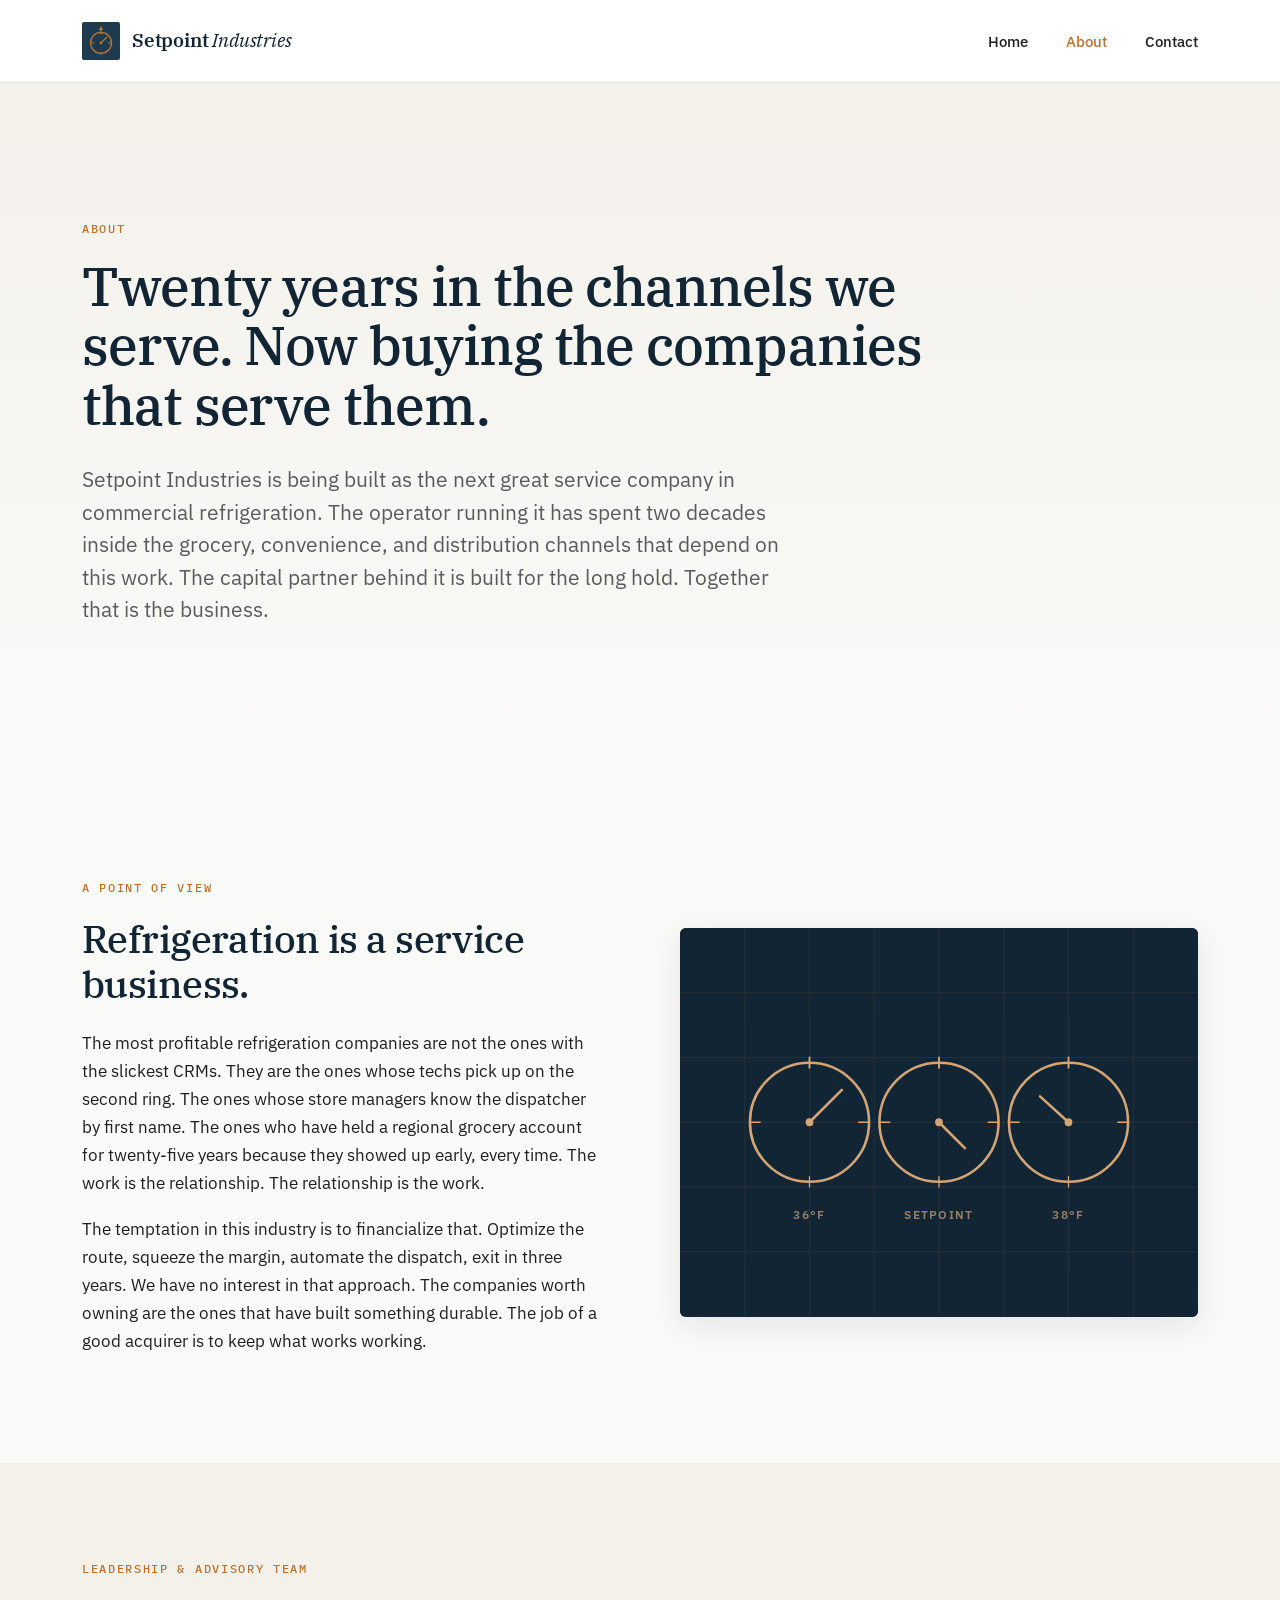
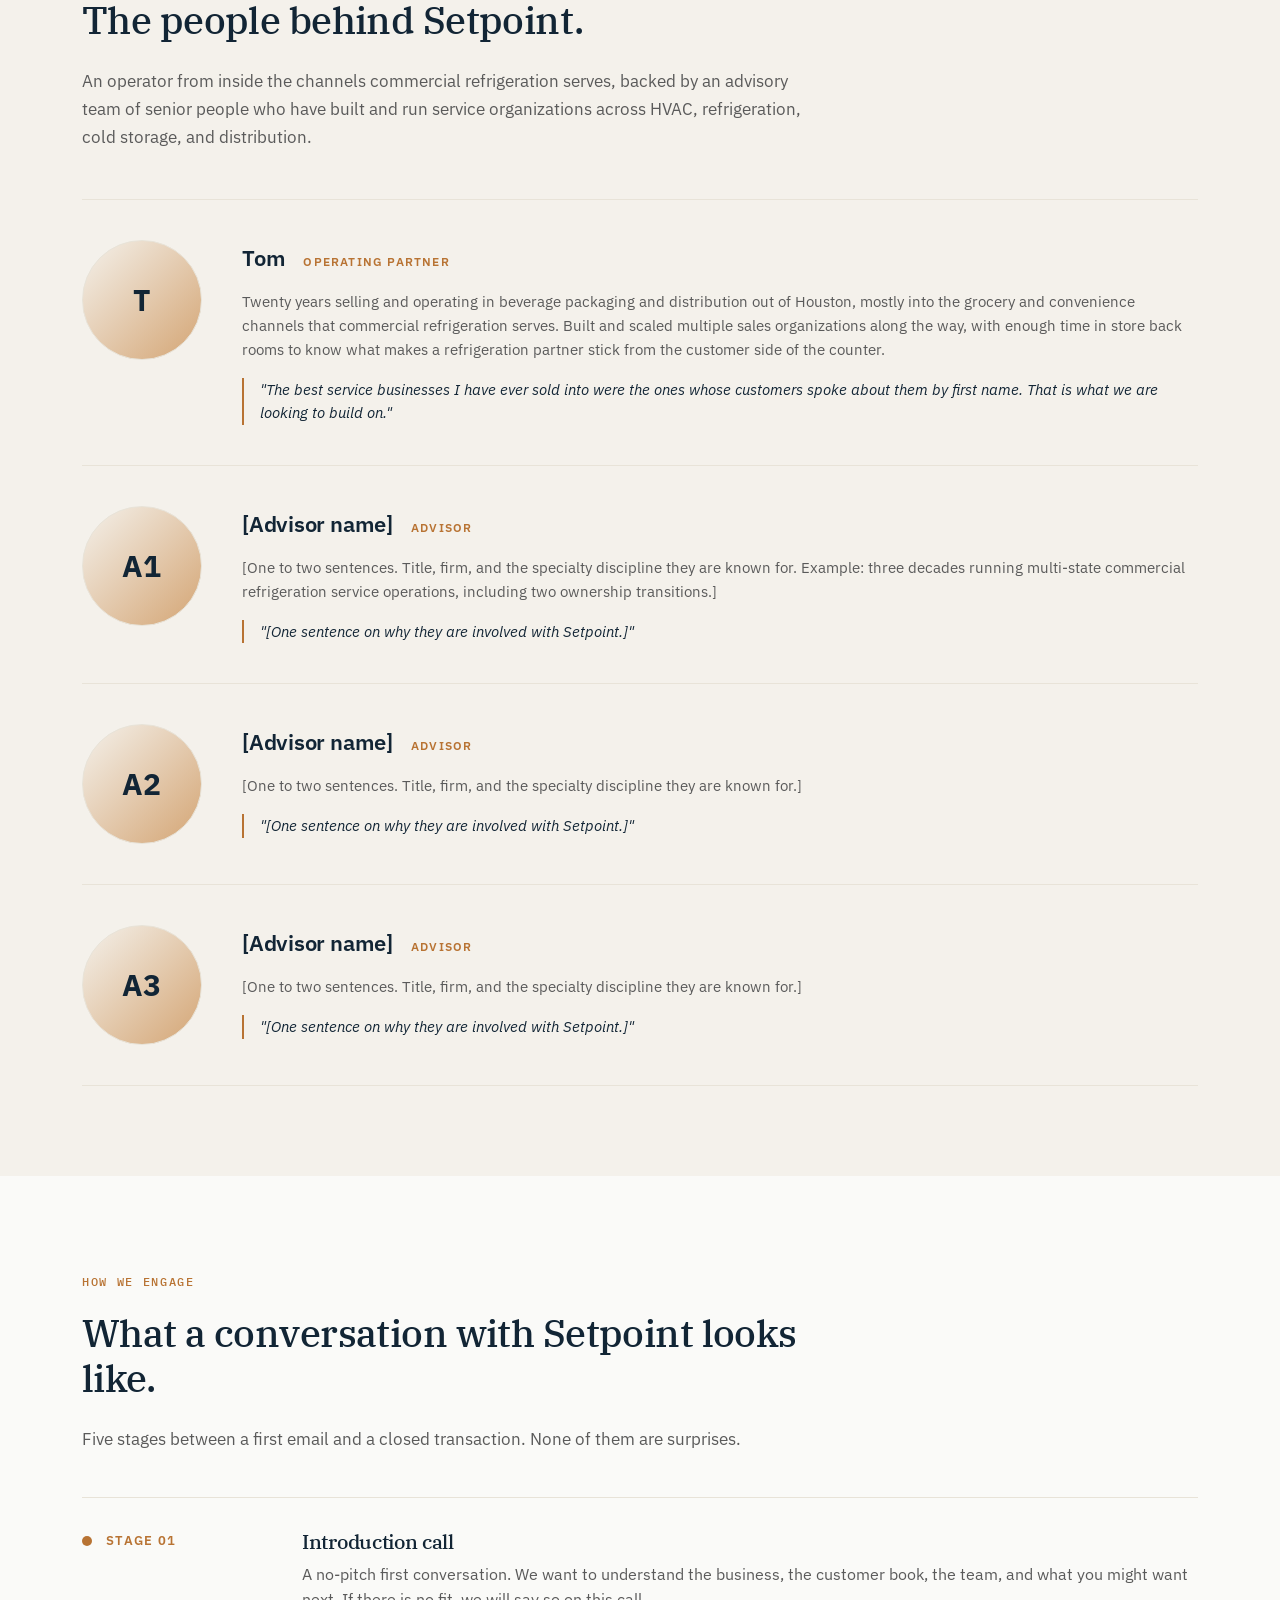
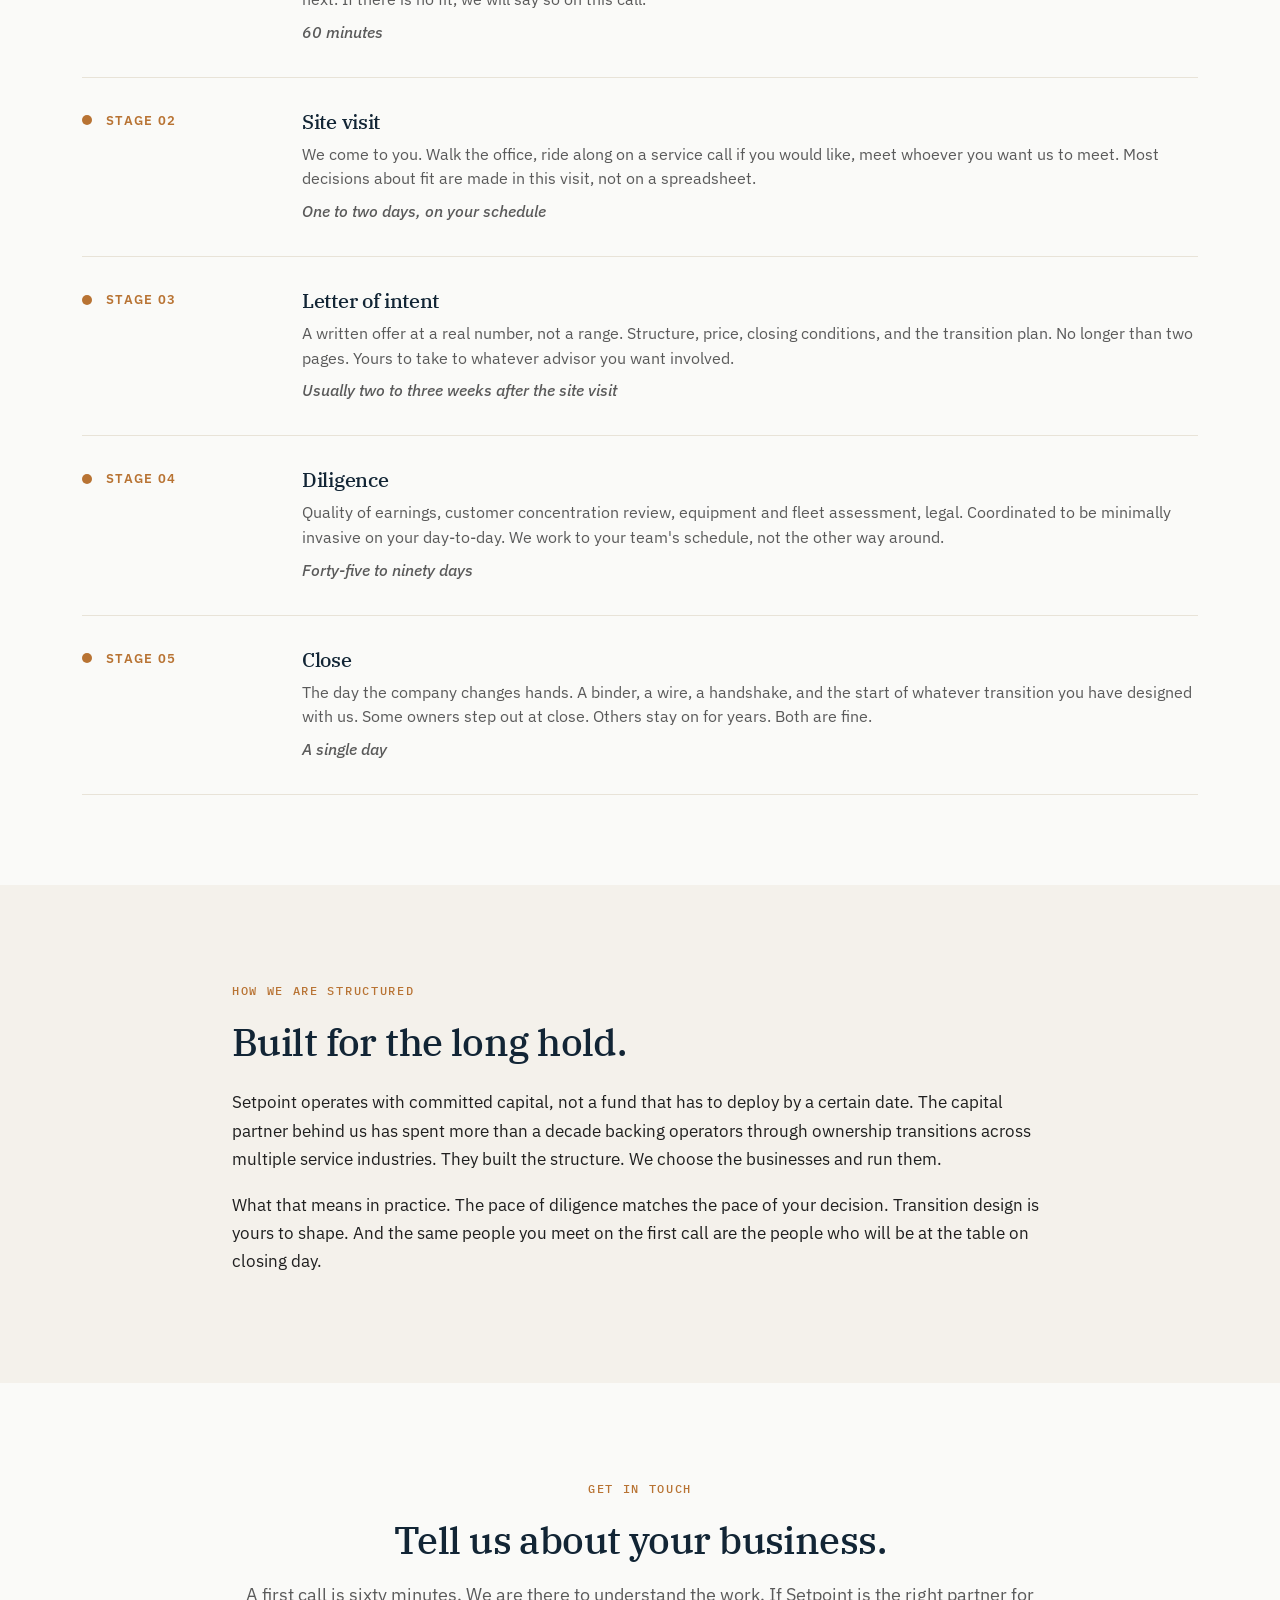
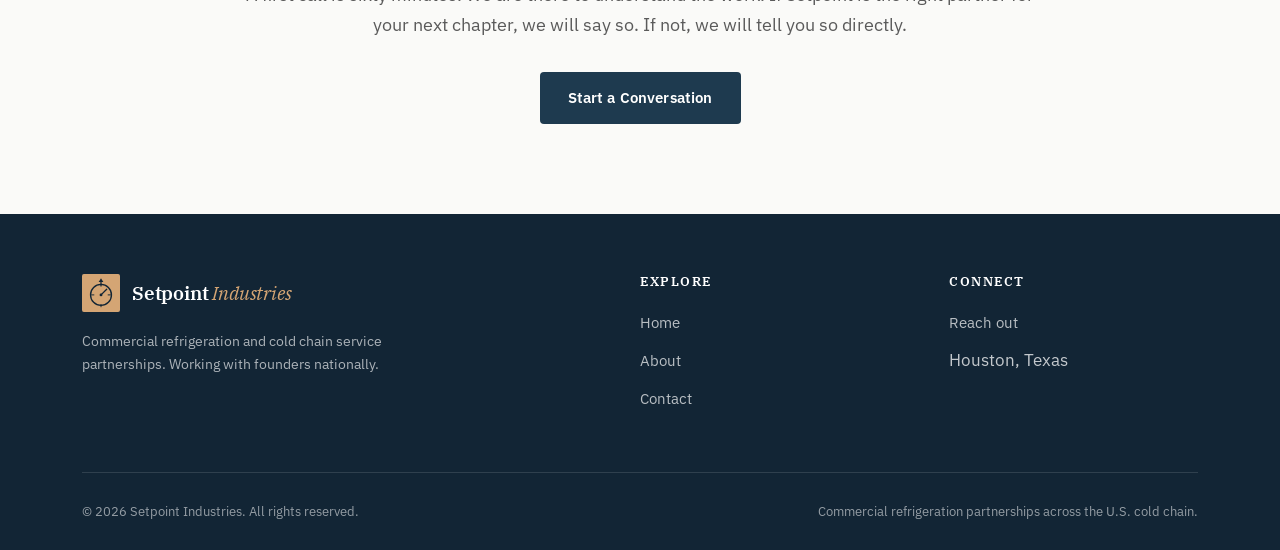
==== about.html @ fb757f7e "Initial commit: Setpoint Industries brochure site Three-page static HTML site (home, about, contact)" ====
<!DOCTYPE html>
<html lang="en">
<head>
  <meta charset="UTF-8" />
  <meta name="viewport" content="width=device-width, initial-scale=1.0" />
  <title>About — Setpoint Industries</title>
  <meta name="description" content="Setpoint Industries is a commercial refrigeration services company built by an operator from inside the channels we serve. National in scope." />
  <link rel="preconnect" href="https://fonts.googleapis.com" />
  <link rel="preconnect" href="https://fonts.gstatic.com" crossorigin />
  <link href="https://fonts.googleapis.com/css2?family=IBM+Plex+Mono:wght@400;500&family=IBM+Plex+Sans:wght@400;500;600;700&family=IBM+Plex+Serif:ital,wght@0,400;0,500;0,600;1,400;1,500&display=swap" rel="stylesheet" />
  <link rel="stylesheet" href="styles.css" />
</head>
<body>

  <header class="site-header">
    <div class="container">
      <div class="header-inner">
        <a href="index.html" class="logo">
          <svg class="logo-mark" viewBox="0 0 40 40" xmlns="http://www.w3.org/2000/svg" aria-hidden="true">
            <rect x="0" y="0" width="40" height="40" rx="2" fill="#1e3a4f" />
            <circle cx="20" cy="22" r="11" stroke="#b87333" stroke-width="1.4" fill="none" />
            <line x1="20" y1="9" x2="20" y2="12.5" stroke="#b87333" stroke-width="1.4" stroke-linecap="round" />
            <line x1="30" y1="22" x2="27.5" y2="22" stroke="#b87333" stroke-width="1" stroke-linecap="round" />
            <line x1="20" y1="34.5" x2="20" y2="32" stroke="#b87333" stroke-width="1" stroke-linecap="round" />
            <line x1="10" y1="22" x2="12.5" y2="22" stroke="#b87333" stroke-width="1" stroke-linecap="round" />
            <path d="M20 4.5 L17.5 8.5 L22.5 8.5 Z" fill="#b87333" />
            <line x1="20" y1="22" x2="26" y2="16" stroke="#b87333" stroke-width="1.4" stroke-linecap="round" />
            <circle cx="20" cy="22" r="1.5" fill="#b87333" />
          </svg>
          <span class="logo-text">Setpoint <span>Industries</span></span>
        </a>
        <nav>
          <ul>
            <li><a href="index.html">Home</a></li>
            <li><a href="about.html" class="active">About</a></li>
            <li><a href="contact.html">Contact</a></li>
          </ul>
        </nav>
      </div>
    </div>
  </header>

  <section class="hero">
    <div class="container">
      <div class="hero-inner">
        <span class="eyebrow">About</span>
        <h1>Twenty years in the channels we serve. Now buying the companies that serve them.</h1>
        <p class="lede">Setpoint Industries is being built as the next great service company in commercial refrigeration. The operator running it has spent two decades inside the grocery, convenience, and distribution channels that depend on this work. The capital partner behind it is built for the long hold. Together that is the business.</p>
      </div>
    </div>
  </section>

  <section>
    <div class="container">
      <div class="two-col">
        <div class="two-col-content">
          <span class="eyebrow">A point of view</span>
          <h2>Refrigeration is a service business.</h2>
          <p>The most profitable refrigeration companies are not the ones with the slickest CRMs. They are the ones whose techs pick up on the second ring. The ones whose store managers know the dispatcher by first name. The ones who have held a regional grocery account for twenty-five years because they showed up early, every time. The work is the relationship. The relationship is the work.</p>
          <p>The temptation in this industry is to financialize that. Optimize the route, squeeze the margin, automate the dispatch, exit in three years. We have no interest in that approach. The companies worth owning are the ones that have built something durable. The job of a good acquirer is to keep what works working.</p>
        </div>
        <div class="image-block dark-fill">
          <svg viewBox="0 0 400 300" xmlns="http://www.w3.org/2000/svg" preserveAspectRatio="xMidYMid slice" aria-hidden="true">
            <rect width="400" height="300" fill="#122535" />
            <g opacity="0.14">
              <line x1="0" y1="50" x2="400" y2="50" stroke="#d4a574" stroke-width="0.5" />
              <line x1="0" y1="100" x2="400" y2="100" stroke="#d4a574" stroke-width="0.5" />
              <line x1="0" y1="150" x2="400" y2="150" stroke="#d4a574" stroke-width="0.5" />
              <line x1="0" y1="200" x2="400" y2="200" stroke="#d4a574" stroke-width="0.5" />
              <line x1="0" y1="250" x2="400" y2="250" stroke="#d4a574" stroke-width="0.5" />
              <line x1="50" y1="0" x2="50" y2="300" stroke="#d4a574" stroke-width="0.5" />
              <line x1="100" y1="0" x2="100" y2="300" stroke="#d4a574" stroke-width="0.5" />
              <line x1="150" y1="0" x2="150" y2="300" stroke="#d4a574" stroke-width="0.5" />
              <line x1="200" y1="0" x2="200" y2="300" stroke="#d4a574" stroke-width="0.5" />
              <line x1="250" y1="0" x2="250" y2="300" stroke="#d4a574" stroke-width="0.5" />
              <line x1="300" y1="0" x2="300" y2="300" stroke="#d4a574" stroke-width="0.5" />
              <line x1="350" y1="0" x2="350" y2="300" stroke="#d4a574" stroke-width="0.5" />
            </g>
            <g>
              <circle cx="100" cy="150" r="46" stroke="#d4a574" stroke-width="2" fill="none" />
              <circle cx="100" cy="150" r="3" fill="#d4a574" />
              <line x1="100" y1="150" x2="125" y2="125" stroke="#d4a574" stroke-width="2" stroke-linecap="round" />
              <line x1="100" y1="100" x2="100" y2="108" stroke="#d4a574" stroke-width="1.5" stroke-linecap="round" />
              <line x1="146" y1="150" x2="138" y2="150" stroke="#d4a574" stroke-width="1" stroke-linecap="round" />
              <line x1="100" y1="200" x2="100" y2="192" stroke="#d4a574" stroke-width="1" stroke-linecap="round" />
              <line x1="54" y1="150" x2="62" y2="150" stroke="#d4a574" stroke-width="1" stroke-linecap="round" />
            </g>
            <g>
              <circle cx="200" cy="150" r="46" stroke="#d4a574" stroke-width="2" fill="none" />
              <circle cx="200" cy="150" r="3" fill="#d4a574" />
              <line x1="200" y1="150" x2="220" y2="170" stroke="#d4a574" stroke-width="2" stroke-linecap="round" />
              <line x1="200" y1="100" x2="200" y2="108" stroke="#d4a574" stroke-width="1.5" stroke-linecap="round" />
              <line x1="246" y1="150" x2="238" y2="150" stroke="#d4a574" stroke-width="1" stroke-linecap="round" />
              <line x1="200" y1="200" x2="200" y2="192" stroke="#d4a574" stroke-width="1" stroke-linecap="round" />
              <line x1="154" y1="150" x2="162" y2="150" stroke="#d4a574" stroke-width="1" stroke-linecap="round" />
            </g>
            <g>
              <circle cx="300" cy="150" r="46" stroke="#d4a574" stroke-width="2" fill="none" />
              <circle cx="300" cy="150" r="3" fill="#d4a574" />
              <line x1="300" y1="150" x2="278" y2="130" stroke="#d4a574" stroke-width="2" stroke-linecap="round" />
              <line x1="300" y1="100" x2="300" y2="108" stroke="#d4a574" stroke-width="1.5" stroke-linecap="round" />
              <line x1="346" y1="150" x2="338" y2="150" stroke="#d4a574" stroke-width="1" stroke-linecap="round" />
              <line x1="300" y1="200" x2="300" y2="192" stroke="#d4a574" stroke-width="1" stroke-linecap="round" />
              <line x1="254" y1="150" x2="262" y2="150" stroke="#d4a574" stroke-width="1" stroke-linecap="round" />
            </g>
            <g font-family="IBM Plex Sans, sans-serif" font-size="9" font-weight="600" letter-spacing="1" fill="#d4a574" opacity="0.7" text-anchor="middle">
              <text x="100" y="225">36°F</text>
              <text x="200" y="225">SETPOINT</text>
              <text x="300" y="225">38°F</text>
            </g>
          </svg>
        </div>
      </div>
    </div>
  </section>

  <!-- ============================================================
       ADVISORY ROWS  ·  PLACEHOLDER
       To finalize each row:
         1. Replace every [bracketed] item with the real name, title, and bio.
         2. Swap the monogram for a real headshot:
              <img class="advisor-photo" src="photos/lastname.jpg" alt="Full Name" />
            (delete the <div class="advisor-photo">XX</div> it replaces)
         3. Replace the [one-sentence quote ...] with their own words.
       Keep 3 to 5 rows total. Duplicate or delete an .advisor-row as needed.
       Tom's row uses first-name-only per his preference; do not add last name.
       ============================================================ -->
  <section class="cream">
    <div class="container">
      <div style="max-width: 720px;">
        <span class="eyebrow">Leadership &amp; advisory team</span>
        <h2>The people behind Setpoint.</h2>
        <p class="muted">An operator from inside the channels commercial refrigeration serves, backed by an advisory team of senior people who have built and run service organizations across HVAC, refrigeration, cold storage, and distribution.</p>
      </div>
      <div class="advisor-rows">

        <div class="advisor-row">
          <div class="advisor-photo" aria-hidden="true">T</div>
          <div class="advisor-body">
            <div class="advisor-row-head">
              <div class="advisor-name">Tom</div>
              <div class="advisor-role">Operating Partner</div>
            </div>
            <p class="advisor-bio">Twenty years selling and operating in beverage packaging and distribution out of Houston, mostly into the grocery and convenience channels that commercial refrigeration serves. Built and scaled multiple sales organizations along the way, with enough time in store back rooms to know what makes a refrigeration partner stick from the customer side of the counter.</p>
            <p class="advisor-quote">"The best service businesses I have ever sold into were the ones whose customers spoke about them by first name. That is what we are looking to build on."</p>
          </div>
        </div>

        <div class="advisor-row">
          <div class="advisor-photo" aria-hidden="true">A1</div>
          <div class="advisor-body">
            <div class="advisor-row-head">
              <div class="advisor-name">[Advisor name]</div>
              <div class="advisor-role">Advisor</div>
            </div>
            <p class="advisor-bio">[One to two sentences. Title, firm, and the specialty discipline they are known for. Example: three decades running multi-state commercial refrigeration service operations, including two ownership transitions.]</p>
            <p class="advisor-quote">"[One sentence on why they are involved with Setpoint.]"</p>
          </div>
        </div>

        <div class="advisor-row">
          <div class="advisor-photo" aria-hidden="true">A2</div>
          <div class="advisor-body">
            <div class="advisor-row-head">
              <div class="advisor-name">[Advisor name]</div>
              <div class="advisor-role">Advisor</div>
            </div>
            <p class="advisor-bio">[One to two sentences. Title, firm, and the specialty discipline they are known for.]</p>
            <p class="advisor-quote">"[One sentence on why they are involved with Setpoint.]"</p>
          </div>
        </div>

        <div class="advisor-row">
          <div class="advisor-photo" aria-hidden="true">A3</div>
          <div class="advisor-body">
            <div class="advisor-row-head">
              <div class="advisor-name">[Advisor name]</div>
              <div class="advisor-role">Advisor</div>
            </div>
            <p class="advisor-bio">[One to two sentences. Title, firm, and the specialty discipline they are known for.]</p>
            <p class="advisor-quote">"[One sentence on why they are involved with Setpoint.]"</p>
          </div>
        </div>

      </div>
    </div>
  </section>

  <section>
    <div class="container">
      <div style="max-width: 720px;">
        <span class="eyebrow">How we engage</span>
        <h2>What a conversation with Setpoint looks like.</h2>
        <p class="muted">Five stages between a first email and a closed transaction. None of them are surprises.</p>
      </div>
      <div class="stages">
        <div class="stage">
          <div class="stage-label"><span class="stage-dot"></span>Stage 01</div>
          <div>
            <h3>Introduction call</h3>
            <p>A no-pitch first conversation. We want to understand the business, the customer book, the team, and what you might want next. If there is no fit, we will say so on this call.</p>
            <p class="stage-duration">60 minutes</p>
          </div>
        </div>
        <div class="stage">
          <div class="stage-label"><span class="stage-dot"></span>Stage 02</div>
          <div>
            <h3>Site visit</h3>
            <p>We come to you. Walk the office, ride along on a service call if you would like, meet whoever you want us to meet. Most decisions about fit are made in this visit, not on a spreadsheet.</p>
            <p class="stage-duration">One to two days, on your schedule</p>
          </div>
        </div>
        <div class="stage">
          <div class="stage-label"><span class="stage-dot"></span>Stage 03</div>
          <div>
            <h3>Letter of intent</h3>
            <p>A written offer at a real number, not a range. Structure, price, closing conditions, and the transition plan. No longer than two pages. Yours to take to whatever advisor you want involved.</p>
            <p class="stage-duration">Usually two to three weeks after the site visit</p>
          </div>
        </div>
        <div class="stage">
          <div class="stage-label"><span class="stage-dot"></span>Stage 04</div>
          <div>
            <h3>Diligence</h3>
            <p>Quality of earnings, customer concentration review, equipment and fleet assessment, legal. Coordinated to be minimally invasive on your day-to-day. We work to your team's schedule, not the other way around.</p>
            <p class="stage-duration">Forty-five to ninety days</p>
          </div>
        </div>
        <div class="stage">
          <div class="stage-label"><span class="stage-dot"></span>Stage 05</div>
          <div>
            <h3>Close</h3>
            <p>The day the company changes hands. A binder, a wire, a handshake, and the start of whatever transition you have designed with us. Some owners step out at close. Others stay on for years. Both are fine.</p>
            <p class="stage-duration">A single day</p>
          </div>
        </div>
      </div>
    </div>
  </section>

  <section class="cream">
    <div class="container-narrow">
      <span class="eyebrow">How we are structured</span>
      <h2>Built for the long hold.</h2>
      <p>Setpoint operates with committed capital, not a fund that has to deploy by a certain date. The capital partner behind us has spent more than a decade backing operators through ownership transitions across multiple service industries. They built the structure. We choose the businesses and run them.</p>
      <p>What that means in practice. The pace of diligence matches the pace of your decision. Transition design is yours to shape. And the same people you meet on the first call are the people who will be at the table on closing day.</p>
    </div>
  </section>

  <section class="cta-section">
    <div class="container-narrow">
      <span class="eyebrow">Get in touch</span>
      <h2>Tell us about your business.</h2>
      <p>A first call is sixty minutes. We are there to understand the work. If Setpoint is the right partner for your next chapter, we will say so. If not, we will tell you so directly.</p>
      <a href="contact.html" class="btn btn-primary">Start a Conversation</a>
    </div>
  </section>

  <footer>
    <div class="container">
      <div class="footer-inner">
        <div class="footer-brand">
          <a href="index.html" class="logo">
            <svg class="logo-mark" viewBox="0 0 40 40" xmlns="http://www.w3.org/2000/svg" aria-hidden="true">
              <rect x="0" y="0" width="40" height="40" rx="2" fill="#d4a574" />
              <circle cx="20" cy="22" r="11" stroke="#122535" stroke-width="1.4" fill="none" />
              <line x1="20" y1="9" x2="20" y2="12.5" stroke="#122535" stroke-width="1.4" stroke-linecap="round" />
              <line x1="30" y1="22" x2="27.5" y2="22" stroke="#122535" stroke-width="1" stroke-linecap="round" />
              <line x1="20" y1="34.5" x2="20" y2="32" stroke="#122535" stroke-width="1" stroke-linecap="round" />
              <line x1="10" y1="22" x2="12.5" y2="22" stroke="#122535" stroke-width="1" stroke-linecap="round" />
              <path d="M20 4.5 L17.5 8.5 L22.5 8.5 Z" fill="#122535" />
              <line x1="20" y1="22" x2="26" y2="16" stroke="#122535" stroke-width="1.4" stroke-linecap="round" />
              <circle cx="20" cy="22" r="1.5" fill="#122535" />
            </svg>
            <span class="logo-text">Setpoint <span>Industries</span></span>
          </a>
          <p>Commercial refrigeration and cold chain service partnerships. Working with founders nationally.</p>
        </div>
        <div class="footer-col">
          <h4>Explore</h4>
          <ul>
            <li><a href="index.html">Home</a></li>
            <li><a href="about.html">About</a></li>
            <li><a href="contact.html">Contact</a></li>
          </ul>
        </div>
        <div class="footer-col">
          <h4>Connect</h4>
          <ul>
            <li><a href="contact.html">Reach out</a></li>
            <li>Houston, Texas</li>
          </ul>
        </div>
      </div>
      <div class="footer-bottom">
        <div>© 2026 Setpoint Industries. All rights reserved.</div>
        <div>Commercial refrigeration partnerships across the U.S. cold chain.</div>
      </div>
    </div>
  </footer>

</body>
</html>
---- styles.css ----
/* Setpoint Industries — shared styles */

:root {
  --primary: #1e3a4f;
  --primary-dark: #122535;
  --accent: #b87333;
  --tan: #d4a574;
  --cream: #f4f1eb;
  --bg: #fafaf8;
  --surface: #ffffff;
  --text: #1f1f1f;
  --text-muted: #5a5a5a;
  --border: #e8e3d8;
  --shadow: 0 2px 12px rgba(18, 37, 53, 0.06);
  --shadow-lg: 0 8px 32px rgba(18, 37, 53, 0.10);
}

* {
  box-sizing: border-box;
  margin: 0;
  padding: 0;
}

html {
  scroll-behavior: smooth;
}

body {
  font-family: 'IBM Plex Sans', -apple-system, BlinkMacSystemFont, sans-serif;
  font-size: 17px;
  line-height: 1.65;
  color: var(--text);
  background: var(--bg);
  -webkit-font-smoothing: antialiased;
}

.container {
  max-width: 1180px;
  margin: 0 auto;
  padding: 0 32px;
}

.container-narrow {
  max-width: 880px;
  margin: 0 auto;
  padding: 0 32px;
}

/* Typography */
h1, h2, h3, h4 {
  font-family: 'IBM Plex Serif', Georgia, 'Times New Roman', serif;
  color: var(--primary-dark);
  font-weight: 500;
  letter-spacing: -0.015em;
  line-height: 1.2;
}

h1 {
  font-size: 54px;
  line-height: 1.1;
  font-weight: 500;
  letter-spacing: -0.02em;
}

h2 {
  font-size: 38px;
  margin-bottom: 24px;
}

h3 {
  font-size: 22px;
  margin-bottom: 14px;
}

p {
  margin-bottom: 18px;
  color: var(--text);
}

p.muted {
  color: var(--text-muted);
}

.eyebrow {
  display: inline-block;
  font-family: 'IBM Plex Mono', 'SF Mono', Consolas, monospace;
  font-size: 12px;
  font-weight: 500;
  letter-spacing: 0.14em;
  text-transform: uppercase;
  color: var(--accent);
  margin-bottom: 18px;
}

/* Header */
header.site-header {
  background: var(--surface);
  border-bottom: 1px solid var(--border);
  position: sticky;
  top: 0;
  z-index: 100;
  backdrop-filter: blur(8px);
  background: rgba(255, 255, 255, 0.95);
}

.header-inner {
  display: flex;
  align-items: center;
  justify-content: space-between;
  padding: 22px 0;
}

.logo {
  display: flex;
  align-items: center;
  gap: 12px;
  text-decoration: none;
  color: var(--primary-dark);
}

.logo-mark {
  width: 38px;
  height: 38px;
  display: block;
}

.logo-text {
  font-family: 'IBM Plex Serif', Georgia, serif;
  font-size: 19px;
  font-weight: 600;
  letter-spacing: -0.01em;
  color: var(--primary-dark);
}

.logo-text span {
  font-weight: 400;
  font-style: italic;
  color: var(--primary-dark);
}

nav ul {
  list-style: none;
  display: flex;
  align-items: center;
  gap: 38px;
}

nav a {
  text-decoration: none;
  color: var(--text);
  font-weight: 500;
  font-size: 15px;
  transition: color 0.15s;
}

nav a:hover {
  color: var(--accent);
}

nav a.active {
  color: var(--accent);
}

/* Buttons */
.btn {
  display: inline-block;
  padding: 14px 28px;
  border-radius: 4px;
  font-weight: 600;
  font-size: 15px;
  text-decoration: none;
  cursor: pointer;
  transition: all 0.18s;
  border: none;
  font-family: inherit;
  letter-spacing: 0.01em;
}

.btn-primary {
  background: var(--primary);
  color: white;
}

.btn-primary:hover {
  background: var(--primary-dark);
  transform: translateY(-1px);
  box-shadow: var(--shadow-lg);
}

.btn-secondary {
  background: transparent;
  color: var(--primary-dark);
  border: 1.5px solid var(--primary-dark);
}

.btn-secondary:hover {
  background: var(--primary-dark);
  color: white;
}

/* Hero */
.hero {
  padding: 130px 0 120px;
  background: linear-gradient(180deg, var(--cream) 0%, var(--bg) 100%);
  position: relative;
  overflow: hidden;
}

.hero-inner {
  max-width: 880px;
  position: relative;
  z-index: 2;
}

.hero h1 {
  margin-bottom: 28px;
}

.hero .lede {
  font-size: 21px;
  line-height: 1.55;
  color: var(--text-muted);
  margin-bottom: 36px;
  max-width: 720px;
}

.hero-ctas {
  display: flex;
  gap: 14px;
  flex-wrap: wrap;
}

/* Dial-pattern hero (homepage) */
.hero-dial {
  background: linear-gradient(135deg, var(--primary-dark) 0%, var(--primary) 100%);
  padding: 150px 0 140px;
  color: white;
}

.hero-dial h1,
.hero-dial h2,
.hero-dial h3 {
  color: white;
}

.hero-dial .lede {
  color: rgba(255, 255, 255, 0.85);
}

.hero-dial .eyebrow {
  color: var(--tan);
}

.hero-dial .btn-primary {
  background: var(--accent);
  color: white;
}

.hero-dial .btn-primary:hover {
  background: var(--tan);
  color: var(--primary-dark);
}

.hero-dial .btn-secondary {
  color: white;
  border-color: rgba(255, 255, 255, 0.7);
}

.hero-dial .btn-secondary:hover {
  background: white;
  color: var(--primary-dark);
  border-color: white;
}

.hero-dial-bg {
  position: absolute;
  top: 0;
  right: 0;
  bottom: 0;
  width: 55%;
  pointer-events: none;
  z-index: 1;
  opacity: 0.18;
}

.hero-dial-bg svg {
  width: 100%;
  height: 100%;
  display: block;
}

/* Sections */
section {
  padding: 90px 0;
}

section.compact {
  padding: 60px 0;
}

section.cream {
  background: var(--cream);
}

section.dark {
  background: var(--primary-dark);
  color: white;
}

section.dark h2,
section.dark h3 {
  color: white;
}

section.dark p {
  color: rgba(255, 255, 255, 0.85);
}

section.dark .eyebrow {
  color: var(--tan);
}

/* Mission / pull quote */
.pull-quote {
  text-align: center;
  max-width: 820px;
  margin: 0 auto;
}

.pull-quote h2 {
  font-size: 42px;
  line-height: 1.2;
  margin-bottom: 20px;
}

.pull-quote p {
  font-size: 19px;
  color: var(--text-muted);
}

/* Two-column */
.two-col {
  display: grid;
  grid-template-columns: 1fr 1fr;
  gap: 80px;
  align-items: center;
}

.two-col-content h2 {
  margin-bottom: 22px;
}

.image-block {
  background: linear-gradient(135deg, var(--cream) 0%, var(--tan) 100%);
  border-radius: 6px;
  aspect-ratio: 4/3;
  position: relative;
  overflow: hidden;
  box-shadow: var(--shadow-lg);
}

.image-block.dark-fill {
  background: linear-gradient(135deg, var(--primary) 0%, var(--primary-dark) 100%);
}

.image-block svg,
.image-block img {
  position: absolute;
  inset: 0;
  width: 100%;
  height: 100%;
  object-fit: cover;
  display: block;
}

/* Three pillars */
.pillars {
  display: grid;
  grid-template-columns: repeat(3, 1fr);
  gap: 28px;
  margin-top: 50px;
}

.pillar {
  background: var(--surface);
  padding: 38px 32px;
  border-radius: 6px;
  border: 1px solid var(--border);
  transition: transform 0.2s, box-shadow 0.2s;
}

.pillar:hover {
  transform: translateY(-3px);
  box-shadow: var(--shadow-lg);
}

.pillar-number {
  font-size: 13px;
  font-weight: 600;
  color: var(--accent);
  letter-spacing: 0.1em;
  margin-bottom: 16px;
}

.pillar h3 {
  margin-bottom: 14px;
  font-size: 21px;
}

.pillar p {
  font-size: 15.5px;
  color: var(--text-muted);
  margin-bottom: 0;
}

/* What we look for */
.thesis-list {
  margin-top: 50px;
  border-top: 1px solid var(--border);
}

.thesis-item {
  display: grid;
  grid-template-columns: 80px 1fr 2fr;
  gap: 40px;
  padding: 36px 0;
  border-bottom: 1px solid var(--border);
  align-items: start;
}

.thesis-num {
  font-size: 36px;
  font-weight: 300;
  color: var(--accent);
  font-feature-settings: 'tnum';
}

.thesis-title {
  font-size: 22px;
  font-weight: 600;
  color: var(--primary-dark);
  letter-spacing: -0.01em;
}

.thesis-desc {
  font-size: 16px;
  color: var(--text-muted);
  line-height: 1.6;
}

/* Feature row */
.features {
  display: grid;
  grid-template-columns: repeat(3, 1fr);
  gap: 50px;
  margin-top: 50px;
}

.feature h3 {
  display: flex;
  align-items: center;
  gap: 12px;
  margin-bottom: 14px;
}

.feature h3::before {
  content: '';
  width: 8px;
  height: 8px;
  background: var(--accent);
  border-radius: 50%;
  display: inline-block;
  flex-shrink: 0;
}

.feature p {
  font-size: 15.5px;
  color: var(--text-muted);
  margin-bottom: 0;
}

/* CTA section */
.cta-section {
  text-align: center;
}

.cta-section h2 {
  margin-bottom: 18px;
}

.cta-section p {
  font-size: 18px;
  color: var(--text-muted);
  margin-bottom: 32px;
  max-width: 820px;
  margin-left: auto;
  margin-right: auto;
}

/* Footer */
footer {
  background: var(--primary-dark);
  color: rgba(255, 255, 255, 0.75);
  padding: 60px 0 28px;
}

.footer-inner {
  display: grid;
  grid-template-columns: 2fr 1fr 1fr;
  gap: 60px;
  margin-bottom: 50px;
}

.footer-brand .logo-text {
  color: white;
}

.footer-brand .logo-text span {
  color: var(--tan);
}

.footer-brand p {
  color: rgba(255, 255, 255, 0.65);
  font-size: 14px;
  margin-top: 18px;
  max-width: 380px;
  line-height: 1.6;
}

.footer-col h4 {
  color: white;
  font-size: 13px;
  font-weight: 600;
  letter-spacing: 0.12em;
  text-transform: uppercase;
  margin-bottom: 18px;
}

.footer-col ul {
  list-style: none;
}

.footer-col li {
  margin-bottom: 10px;
}

.footer-col a {
  color: rgba(255, 255, 255, 0.7);
  text-decoration: none;
  font-size: 15px;
  transition: color 0.15s;
}

.footer-col a:hover {
  color: var(--tan);
}

.footer-bottom {
  padding-top: 28px;
  border-top: 1px solid rgba(255, 255, 255, 0.12);
  display: flex;
  justify-content: space-between;
  align-items: center;
  font-size: 13px;
  color: rgba(255, 255, 255, 0.55);
}

/* Contact form */
.contact-grid {
  display: grid;
  grid-template-columns: 1fr 1.4fr;
  gap: 80px;
  align-items: start;
}

.contact-info h3 {
  margin-bottom: 22px;
}

.contact-info p {
  color: var(--text-muted);
  font-size: 16px;
  margin-bottom: 18px;
}

.contact-detail {
  margin-top: 32px;
  padding-top: 28px;
  border-top: 1px solid var(--border);
}

.contact-detail-label {
  font-size: 12px;
  font-weight: 600;
  letter-spacing: 0.12em;
  text-transform: uppercase;
  color: var(--accent);
  margin-bottom: 8px;
}

.contact-detail-value {
  font-size: 17px;
  color: var(--primary-dark);
  font-weight: 500;
}

.contact-detail-value a {
  color: var(--primary-dark);
  text-decoration: none;
  border-bottom: 1px solid var(--tan);
}

form.contact-form {
  background: var(--surface);
  padding: 44px;
  border-radius: 8px;
  border: 1px solid var(--border);
  box-shadow: var(--shadow);
}

.form-group {
  margin-bottom: 20px;
}

.form-row {
  display: grid;
  grid-template-columns: 1fr 1fr;
  gap: 16px;
}

label {
  display: block;
  font-size: 14px;
  font-weight: 500;
  color: var(--text);
  margin-bottom: 6px;
}

input,
textarea,
select {
  width: 100%;
  padding: 12px 14px;
  border: 1px solid var(--border);
  border-radius: 4px;
  font-family: inherit;
  font-size: 15px;
  background: white;
  color: var(--text);
  transition: border-color 0.15s, box-shadow 0.15s;
}

input:focus,
textarea:focus,
select:focus {
  outline: none;
  border-color: var(--primary);
  box-shadow: 0 0 0 3px rgba(30, 58, 79, 0.10);
}

textarea {
  resize: vertical;
  min-height: 120px;
}

form.contact-form button {
  margin-top: 8px;
  width: 100%;
}

/* Advisory board */
.advisor-grid {
  display: grid;
  grid-template-columns: repeat(2, 1fr);
  gap: 28px;
  margin-top: 48px;
}

.advisor-card {
  background: var(--surface);
  border: 1px solid var(--border);
  border-radius: 8px;
  padding: 36px;
  box-shadow: var(--shadow);
  display: flex;
  gap: 24px;
  align-items: flex-start;
  transition: transform 0.2s, box-shadow 0.2s;
}

.advisor-card:hover {
  transform: translateY(-3px);
  box-shadow: var(--shadow-lg);
}

.advisor-photo {
  width: 84px;
  height: 84px;
  border-radius: 50%;
  flex-shrink: 0;
  object-fit: cover;
  background: linear-gradient(135deg, var(--cream) 0%, var(--tan) 100%);
  display: flex;
  align-items: center;
  justify-content: center;
  color: var(--primary-dark);
  font-weight: 700;
  font-size: 22px;
  letter-spacing: 0.02em;
  border: 1px solid var(--border);
}

.advisor-body {
  flex: 1;
  min-width: 0;
}

.advisor-name {
  font-size: 20px;
  font-weight: 600;
  color: var(--primary-dark);
  letter-spacing: -0.01em;
  margin-bottom: 4px;
}

.advisor-role {
  font-size: 12px;
  font-weight: 600;
  letter-spacing: 0.1em;
  text-transform: uppercase;
  color: var(--accent);
  margin-bottom: 16px;
}

.advisor-bio {
  font-size: 15px;
  color: var(--text-muted);
  line-height: 1.6;
  margin-bottom: 16px;
}

.advisor-quote {
  font-size: 15px;
  color: var(--primary-dark);
  font-style: italic;
  line-height: 1.55;
  border-left: 2px solid var(--accent);
  padding-left: 16px;
  margin-bottom: 0;
}

/* Advisor spotlight (homepage) */
.advisor-spotlight {
  display: grid;
  grid-template-columns: 150px 1fr;
  gap: 48px;
  align-items: center;
  max-width: 860px;
  margin: 0 auto;
}

.spotlight-photo {
  width: 150px;
  height: 150px;
  border-radius: 50%;
  object-fit: cover;
  background: linear-gradient(135deg, var(--cream) 0%, var(--tan) 100%);
  display: flex;
  align-items: center;
  justify-content: center;
  color: var(--primary-dark);
  font-weight: 700;
  font-size: 34px;
  border: 1px solid var(--border);
}

.advisor-spotlight blockquote {
  font-size: 23px;
  line-height: 1.45;
  font-weight: 500;
  color: var(--primary-dark);
  letter-spacing: -0.015em;
  margin-bottom: 20px;
}

.advisor-spotlight cite {
  font-style: normal;
  font-size: 15px;
  color: var(--text-muted);
}

.advisor-spotlight cite strong {
  display: block;
  font-weight: 600;
  font-size: 16px;
  color: var(--primary-dark);
  margin-bottom: 2px;
}

/* Cold chain band */
.cold-chain-band {
  background: var(--cream);
  padding: 90px 0;
}

.cold-chain-intro {
  text-align: center;
  max-width: 720px;
  margin: 0 auto 18px;
}

.cold-chain-svg {
  width: 100%;
  max-width: 980px;
  margin: 30px auto 0;
  display: block;
  height: auto;
}

.cold-chain-note {
  text-align: center;
  font-size: 15px;
  color: var(--text-muted);
  max-width: 620px;
  margin: 28px auto 0;
}

/* Anti-thesis — "what we won't do" */
.anti-grid {
  display: grid;
  grid-template-columns: repeat(3, 1fr);
  gap: 28px;
  margin-top: 50px;
}

.anti-card {
  background: var(--surface);
  border: 1px solid var(--border);
  border-radius: 6px;
  padding: 38px 32px;
  transition: transform 0.2s, box-shadow 0.2s;
  border-top: 3px solid var(--accent);
}

.anti-card:hover {
  transform: translateY(-3px);
  box-shadow: var(--shadow-lg);
}

.anti-mark {
  width: 32px;
  height: 32px;
  border-radius: 50%;
  background: rgba(184, 115, 51, 0.10);
  display: inline-flex;
  align-items: center;
  justify-content: center;
  margin-bottom: 20px;
  color: var(--accent);
}

.anti-mark svg {
  width: 14px;
  height: 14px;
}

.anti-card h3 {
  font-size: 20px;
  margin-bottom: 14px;
  line-height: 1.3;
}

.anti-card p {
  font-size: 15.5px;
  color: var(--text-muted);
  margin-bottom: 0;
  line-height: 1.6;
}

/* Thesis card grid */
.thesis-cards {
  display: grid;
  grid-template-columns: repeat(3, 1fr);
  gap: 28px;
  margin-top: 50px;
}

.thesis-card {
  background: var(--surface);
  border: 1px solid var(--border);
  border-radius: 6px;
  padding: 38px 32px;
  transition: transform 0.2s, box-shadow 0.2s;
  position: relative;
}

.thesis-card:hover {
  transform: translateY(-3px);
  box-shadow: var(--shadow-lg);
}

.thesis-card-icon {
  width: 48px;
  height: 48px;
  margin-bottom: 22px;
  color: var(--accent);
  display: flex;
  align-items: center;
  justify-content: center;
  background: rgba(184, 115, 51, 0.08);
  border-radius: 8px;
}

.thesis-card-icon svg {
  width: 28px;
  height: 28px;
}

.thesis-card h3 {
  font-size: 20px;
  margin-bottom: 12px;
}

.thesis-card p {
  font-size: 15.5px;
  color: var(--text-muted);
  margin-bottom: 0;
  line-height: 1.6;
}

/* Q&A inside dark section */
.qa-list {
  margin-top: 40px;
  max-width: 880px;
}

.qa-item {
  padding: 28px 0;
  border-bottom: 1px solid rgba(255, 255, 255, 0.14);
}

.qa-item:last-child {
  border-bottom: none;
}

.qa-q {
  font-size: 19px;
  font-weight: 600;
  color: var(--tan);
  margin-bottom: 10px;
  letter-spacing: -0.01em;
}

.qa-a {
  font-size: 16px;
  color: rgba(255, 255, 255, 0.82);
  line-height: 1.65;
  margin-bottom: 0;
}

/* Advisor rows (vertical, for About) */
.advisor-rows {
  margin-top: 48px;
}

.advisor-row {
  display: grid;
  grid-template-columns: 120px 1fr;
  gap: 40px;
  align-items: flex-start;
  padding: 40px 0;
  border-bottom: 1px solid var(--border);
}

.advisor-row:first-of-type {
  border-top: 1px solid var(--border);
}

.advisor-row .advisor-photo {
  width: 120px;
  height: 120px;
  font-size: 30px;
}

.advisor-row-head {
  display: flex;
  align-items: baseline;
  gap: 18px;
  margin-bottom: 14px;
  flex-wrap: wrap;
}

.advisor-row-head .advisor-name {
  margin-bottom: 0;
  font-size: 22px;
}

.advisor-row-head .advisor-role {
  margin-bottom: 0;
}

/* Stages list (engagement walkthrough) */
.stages {
  margin-top: 44px;
}

.stage {
  display: grid;
  grid-template-columns: 180px 1fr;
  gap: 40px;
  padding: 32px 0;
  border-top: 1px solid var(--border);
  align-items: start;
}

.stage:last-child {
  border-bottom: 1px solid var(--border);
}

.stage-label {
  display: flex;
  align-items: center;
  gap: 14px;
  color: var(--accent);
  font-weight: 600;
  font-size: 13px;
  letter-spacing: 0.1em;
  text-transform: uppercase;
}

.stage-dot {
  width: 10px;
  height: 10px;
  border-radius: 50%;
  background: var(--accent);
  flex-shrink: 0;
}

.stage h3 {
  font-size: 20px;
  margin-bottom: 8px;
}

.stage p {
  font-size: 15.5px;
  color: var(--text-muted);
  margin-bottom: 0;
  line-height: 1.6;
}

.stage-duration {
  font-size: 13px;
  color: var(--text-muted);
  font-weight: 500;
  margin-top: 8px;
  font-style: italic;
}

/* Responsive */
@media (max-width: 880px) {
  h1 { font-size: 40px; }
  h2 { font-size: 30px; }
  .hero, .hero-dial { padding: 70px 0; }
  .hero-dial-bg { display: none; }
  section { padding: 60px 0; }
  .two-col,
  .pillars,
  .features,
  .footer-inner,
  .contact-grid,
  .advisor-grid,
  .advisor-spotlight,
  .anti-grid,
  .thesis-cards {
    grid-template-columns: 1fr;
    gap: 32px;
  }
  .advisor-row,
  .stage {
    grid-template-columns: 1fr;
    gap: 18px;
  }
  .advisor-spotlight {
    text-align: center;
    justify-items: center;
    gap: 24px;
  }
  .advisor-card {
    flex-direction: column;
    gap: 18px;
    padding: 28px;
  }
  .advisor-spotlight blockquote { font-size: 20px; }
  .thesis-item {
    grid-template-columns: 1fr;
    gap: 12px;
  }
  .thesis-num { font-size: 28px; }
  nav ul { gap: 22px; }
  .hero .lede, .hero-dial .lede { font-size: 18px; }
  .pull-quote h2 { font-size: 30px; }
  .form-row { grid-template-columns: 1fr; }
  form.contact-form { padding: 28px; }
  .footer-bottom {
    flex-direction: column;
    gap: 12px;
    text-align: center;
  }
}

@media (max-width: 560px) {
  .container,
  .container-narrow { padding: 0 22px; }
  h1 { font-size: 32px; }
  nav ul { gap: 16px; font-size: 14px; }
  .logo-text { font-size: 16px; }
}
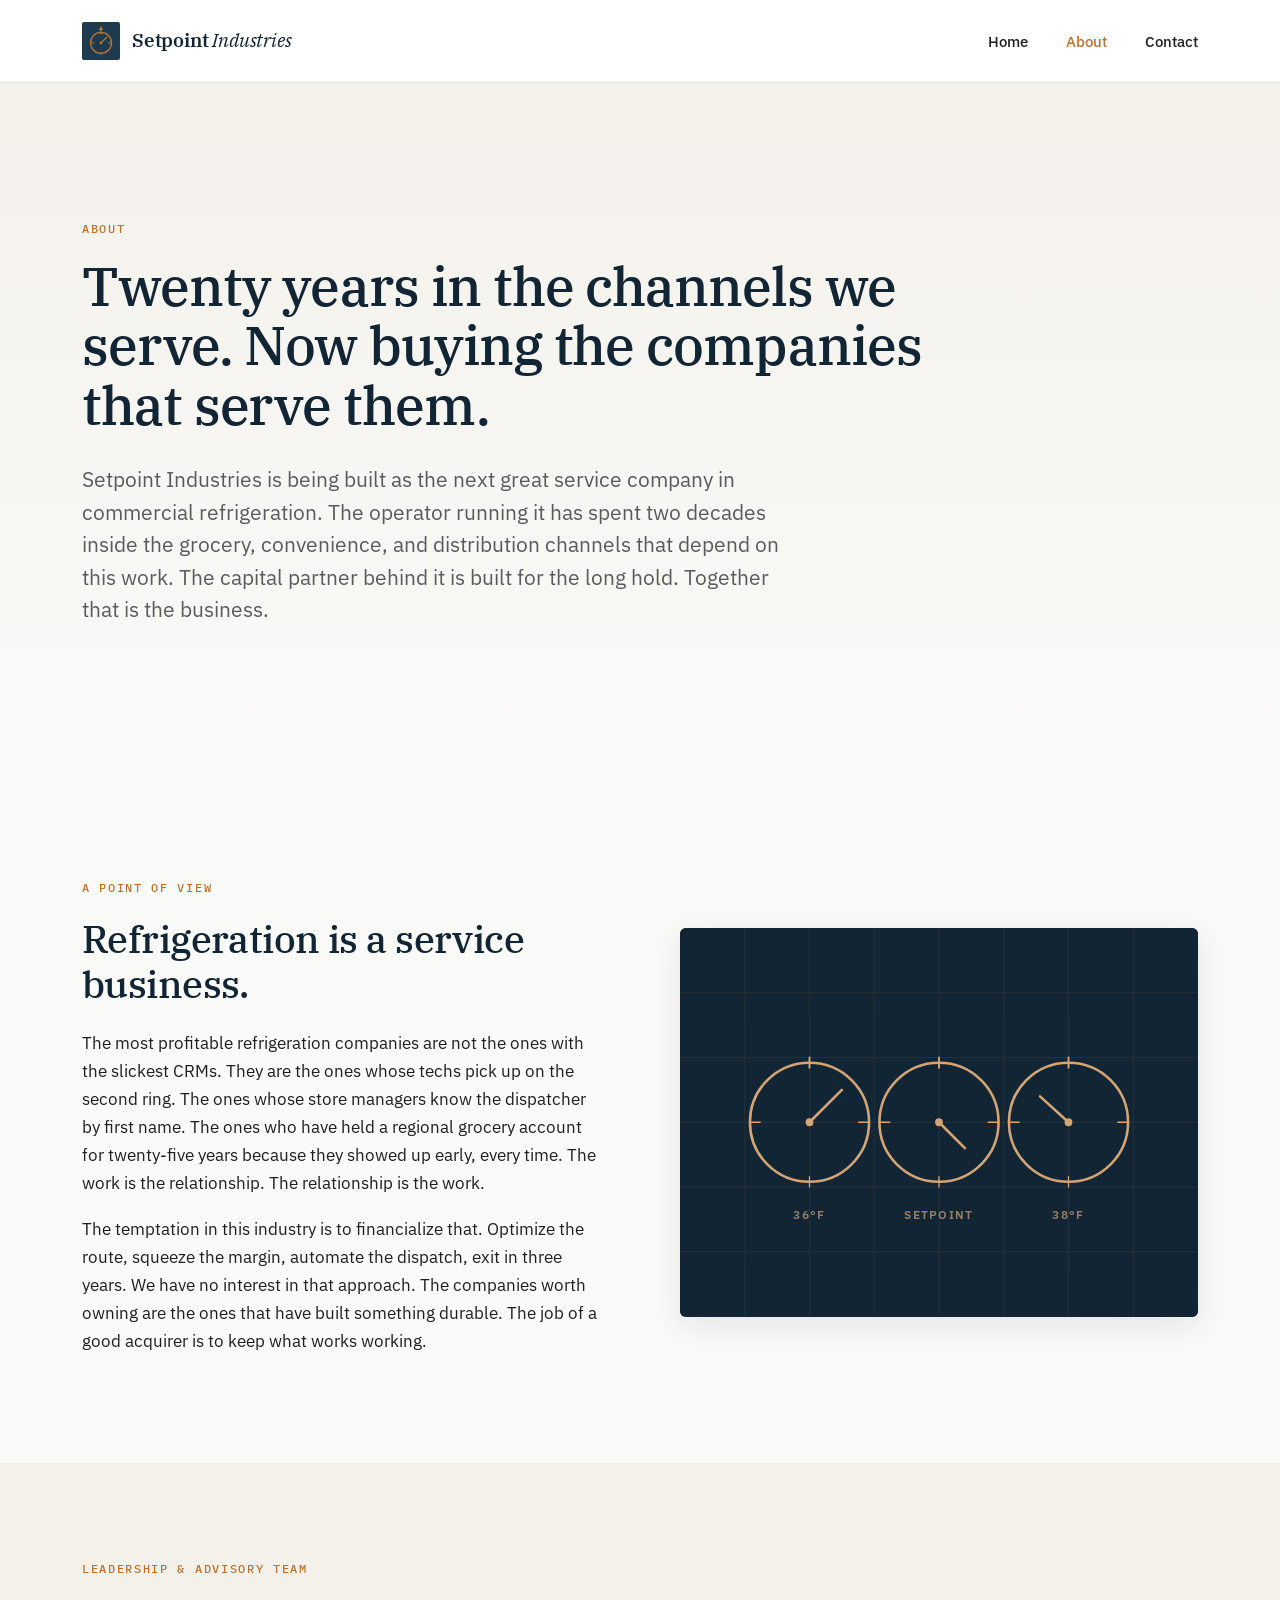
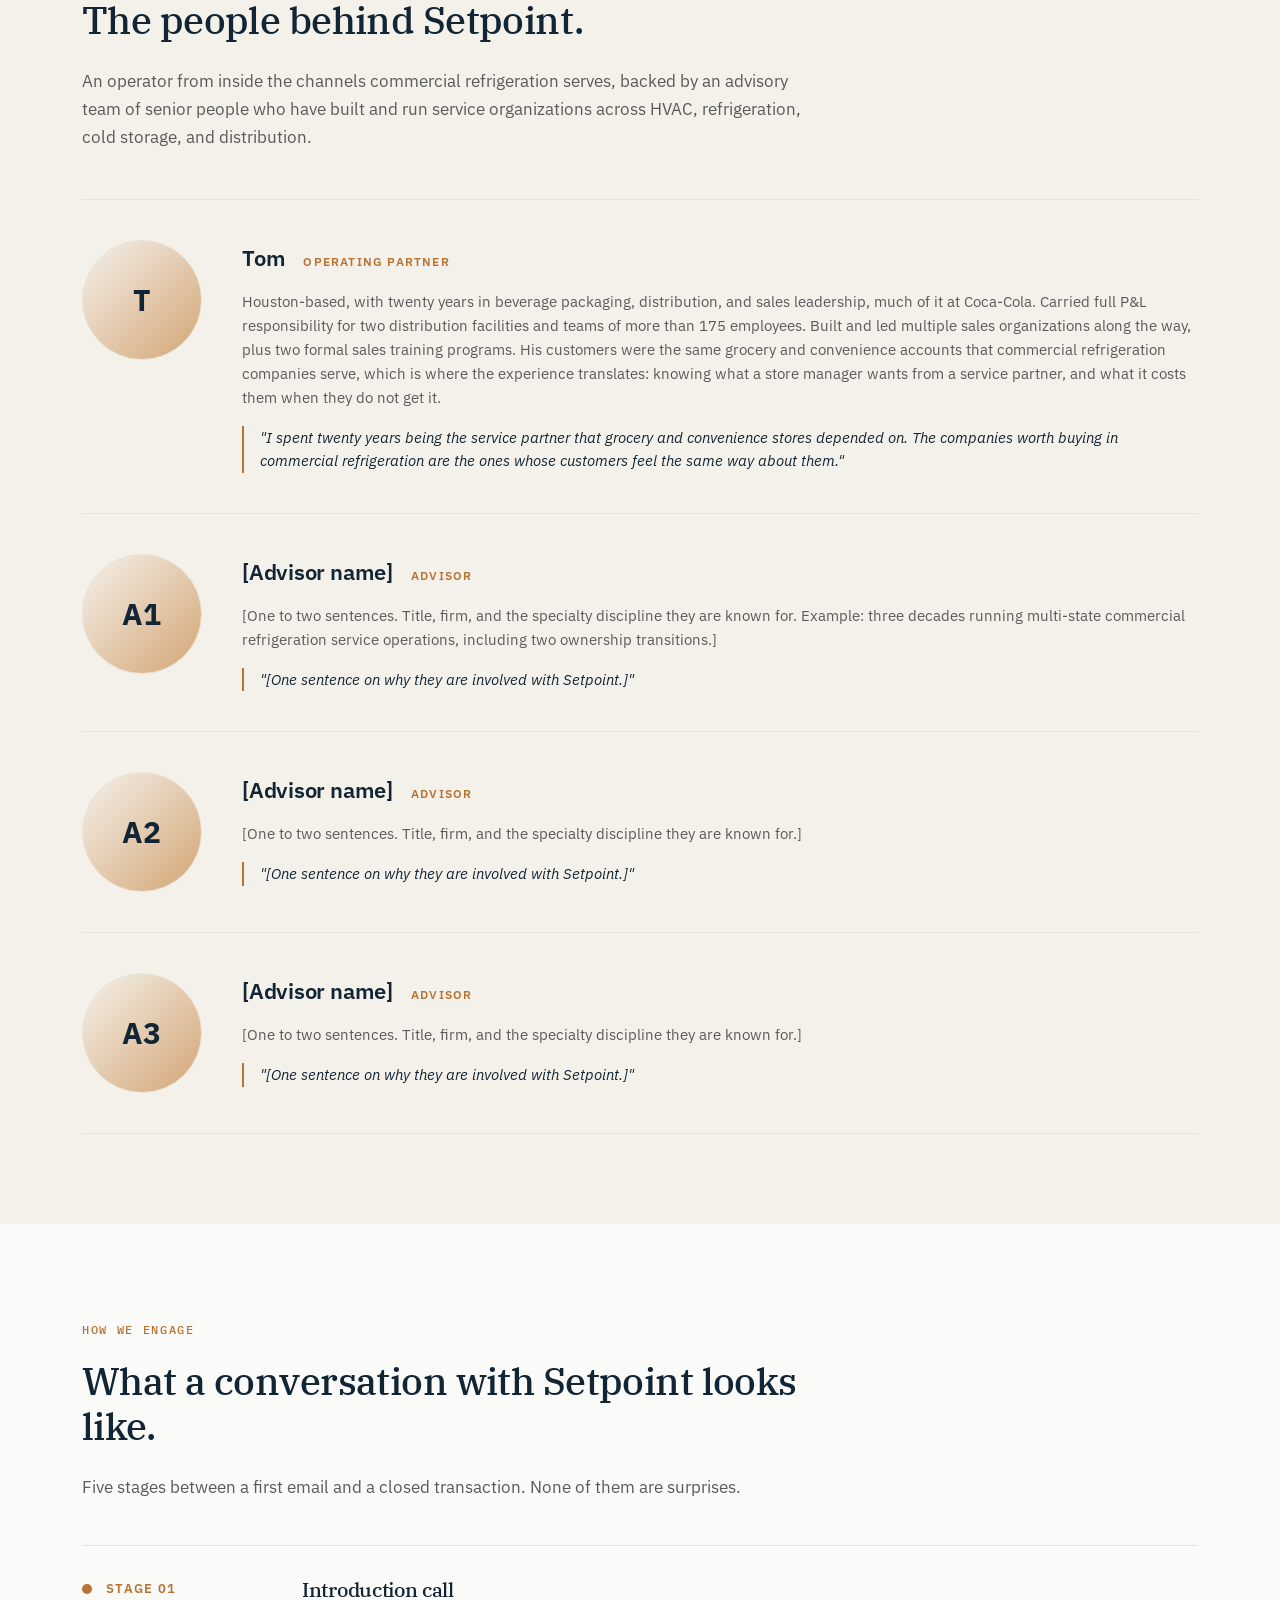
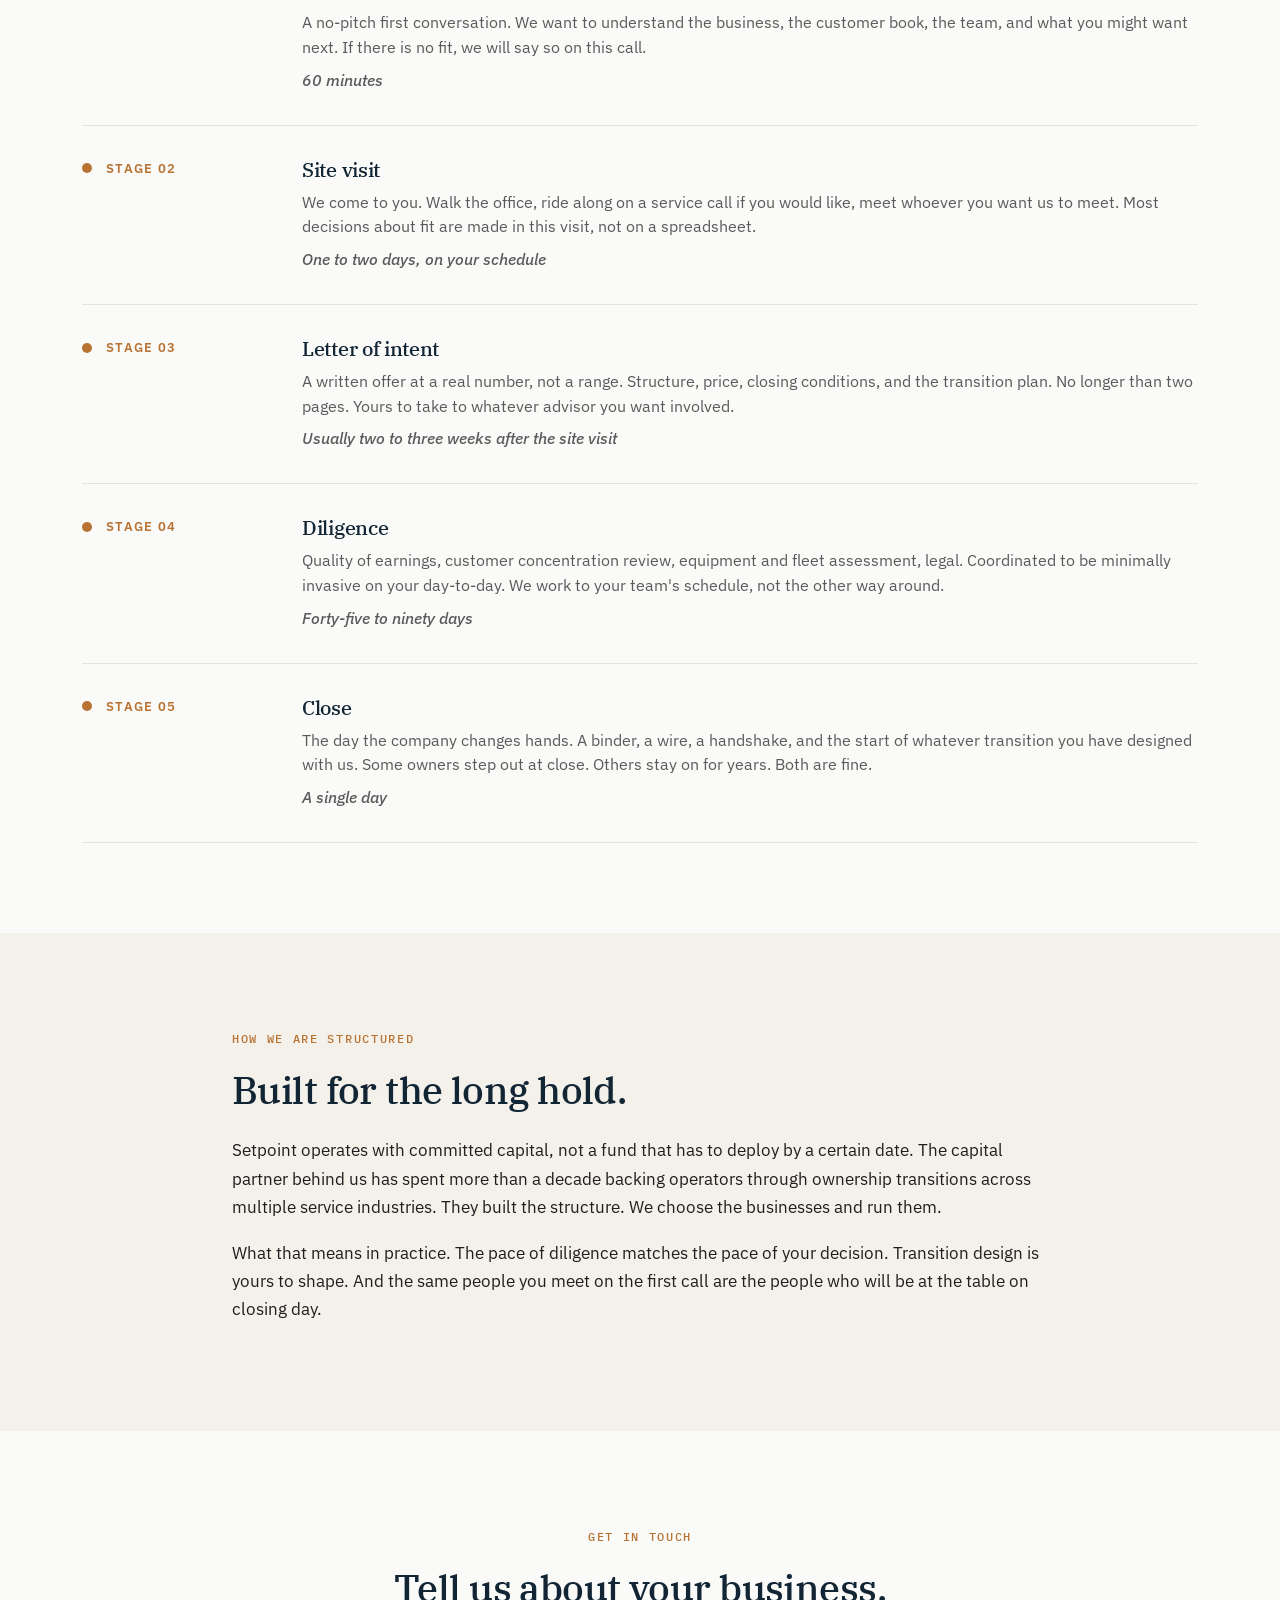
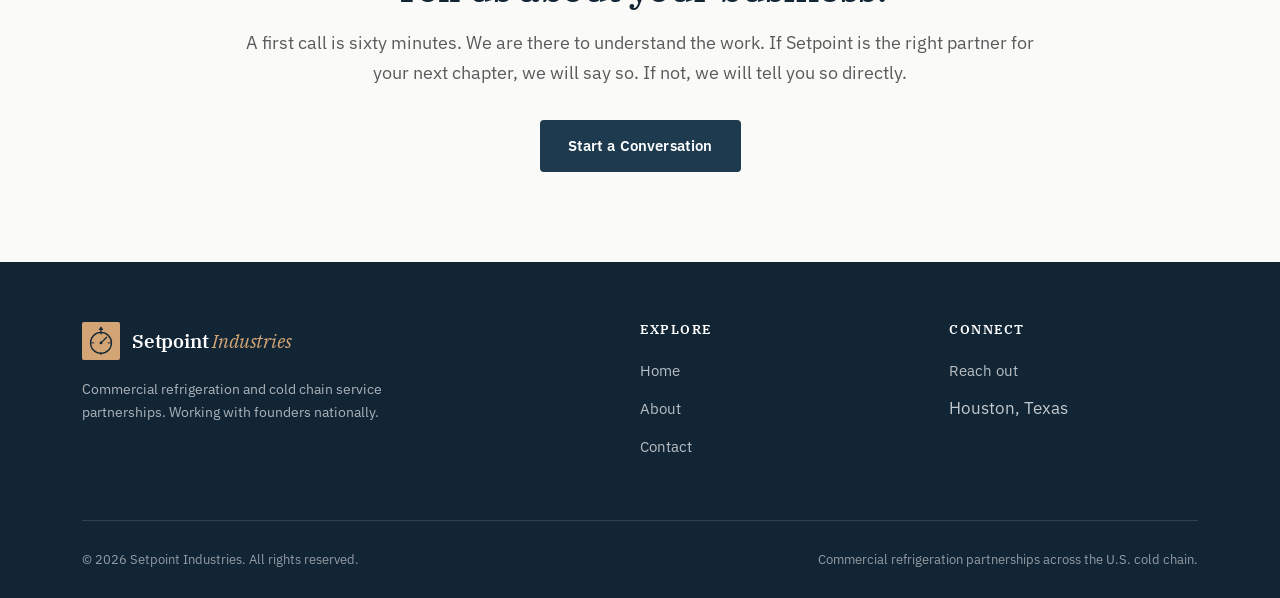
==== commit 80762f62: "Reposition Tom's experience per his feedback Tom is adjacent to the commercial refrigeration industr" ====
--- a/about.html
+++ b/about.html
@@ -141,8 +141,8 @@
               <div class="advisor-name">Tom</div>
               <div class="advisor-role">Operating Partner</div>
             </div>
-            <p class="advisor-bio">Twenty years selling and operating in beverage packaging and distribution out of Houston, mostly into the grocery and convenience channels that commercial refrigeration serves. Built and scaled multiple sales organizations along the way, with enough time in store back rooms to know what makes a refrigeration partner stick from the customer side of the counter.</p>
-            <p class="advisor-quote">"The best service businesses I have ever sold into were the ones whose customers spoke about them by first name. That is what we are looking to build on."</p>
+            <p class="advisor-bio">Houston-based, with twenty years in beverage packaging, distribution, and sales leadership, much of it at Coca-Cola. Carried full P&amp;L responsibility for two distribution facilities and teams of more than 175 employees. Built and led multiple sales organizations along the way, plus two formal sales training programs. His customers were the same grocery and convenience accounts that commercial refrigeration companies serve, which is where the experience translates: knowing what a store manager wants from a service partner, and what it costs them when they do not get it.</p>
+            <p class="advisor-quote">"I spent twenty years being the service partner that grocery and convenience stores depended on. The companies worth buying in commercial refrigeration are the ones whose customers feel the same way about them."</p>
           </div>
         </div>
 
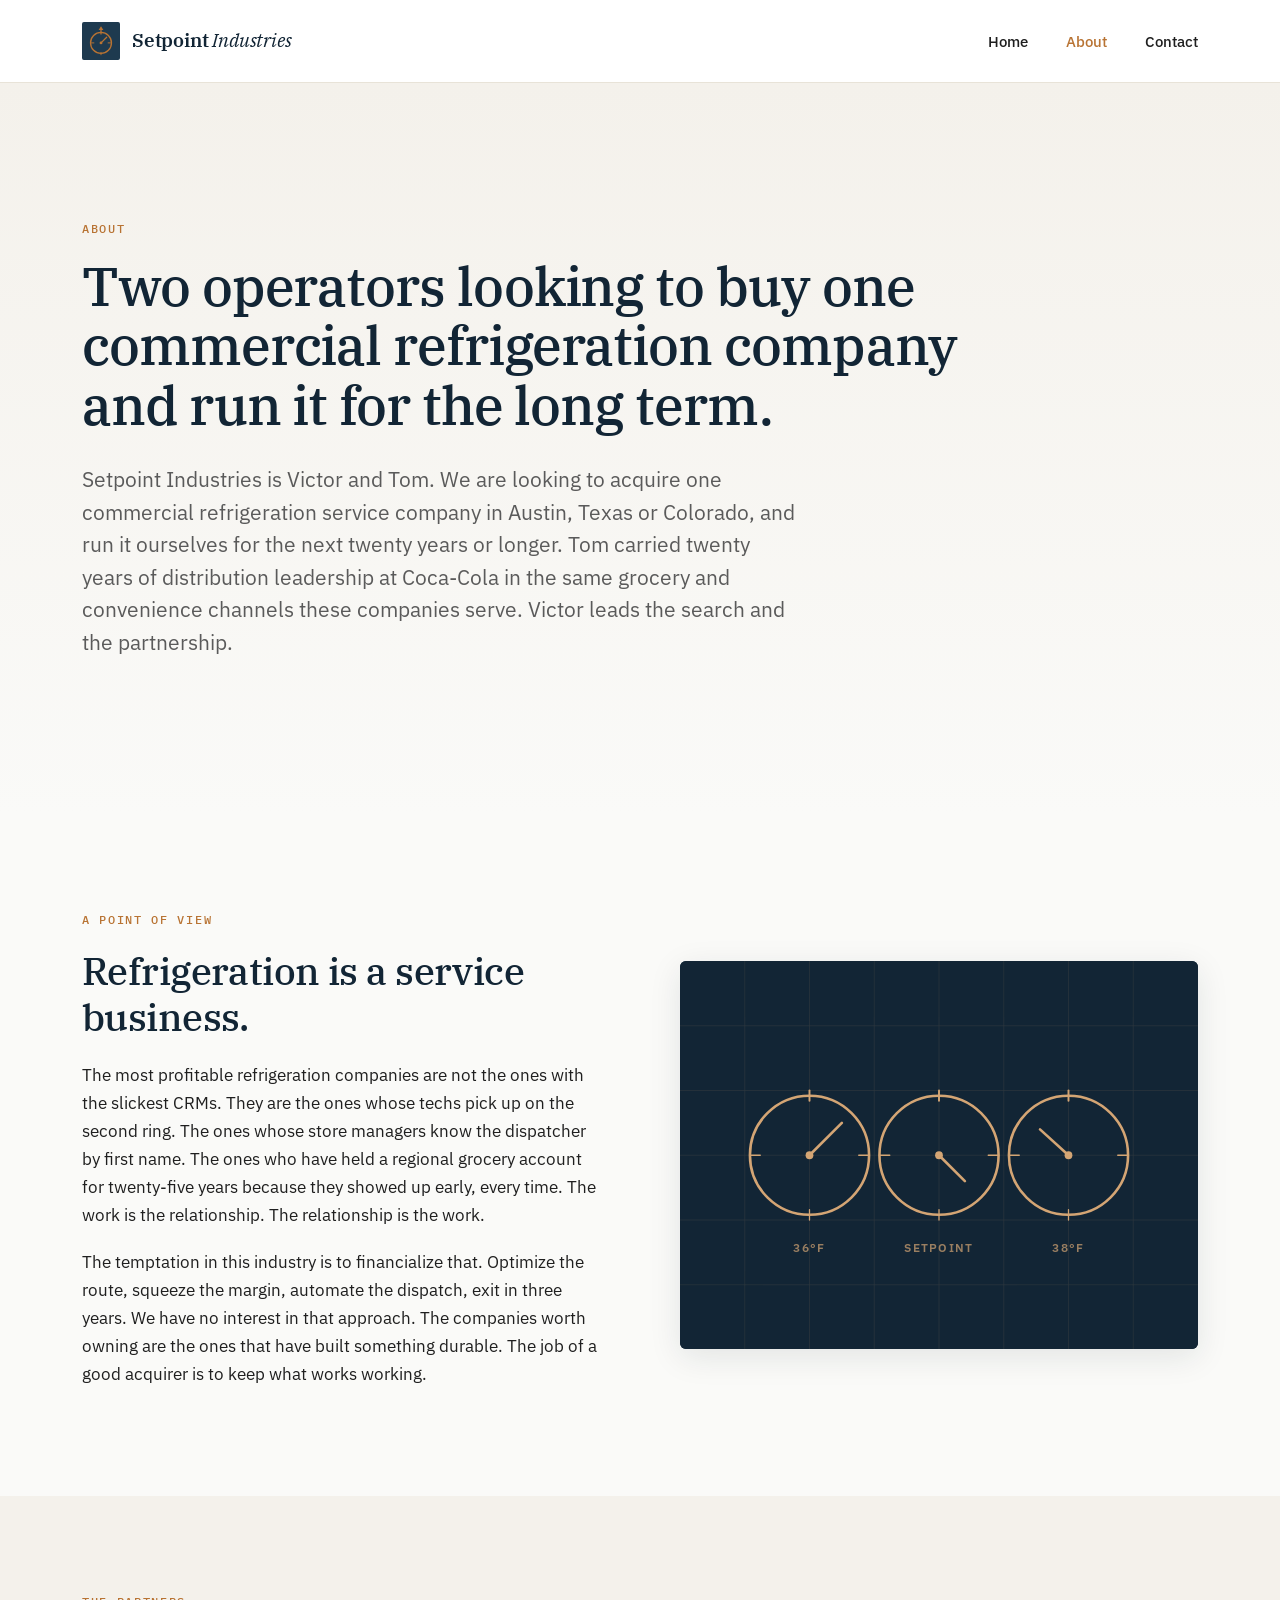
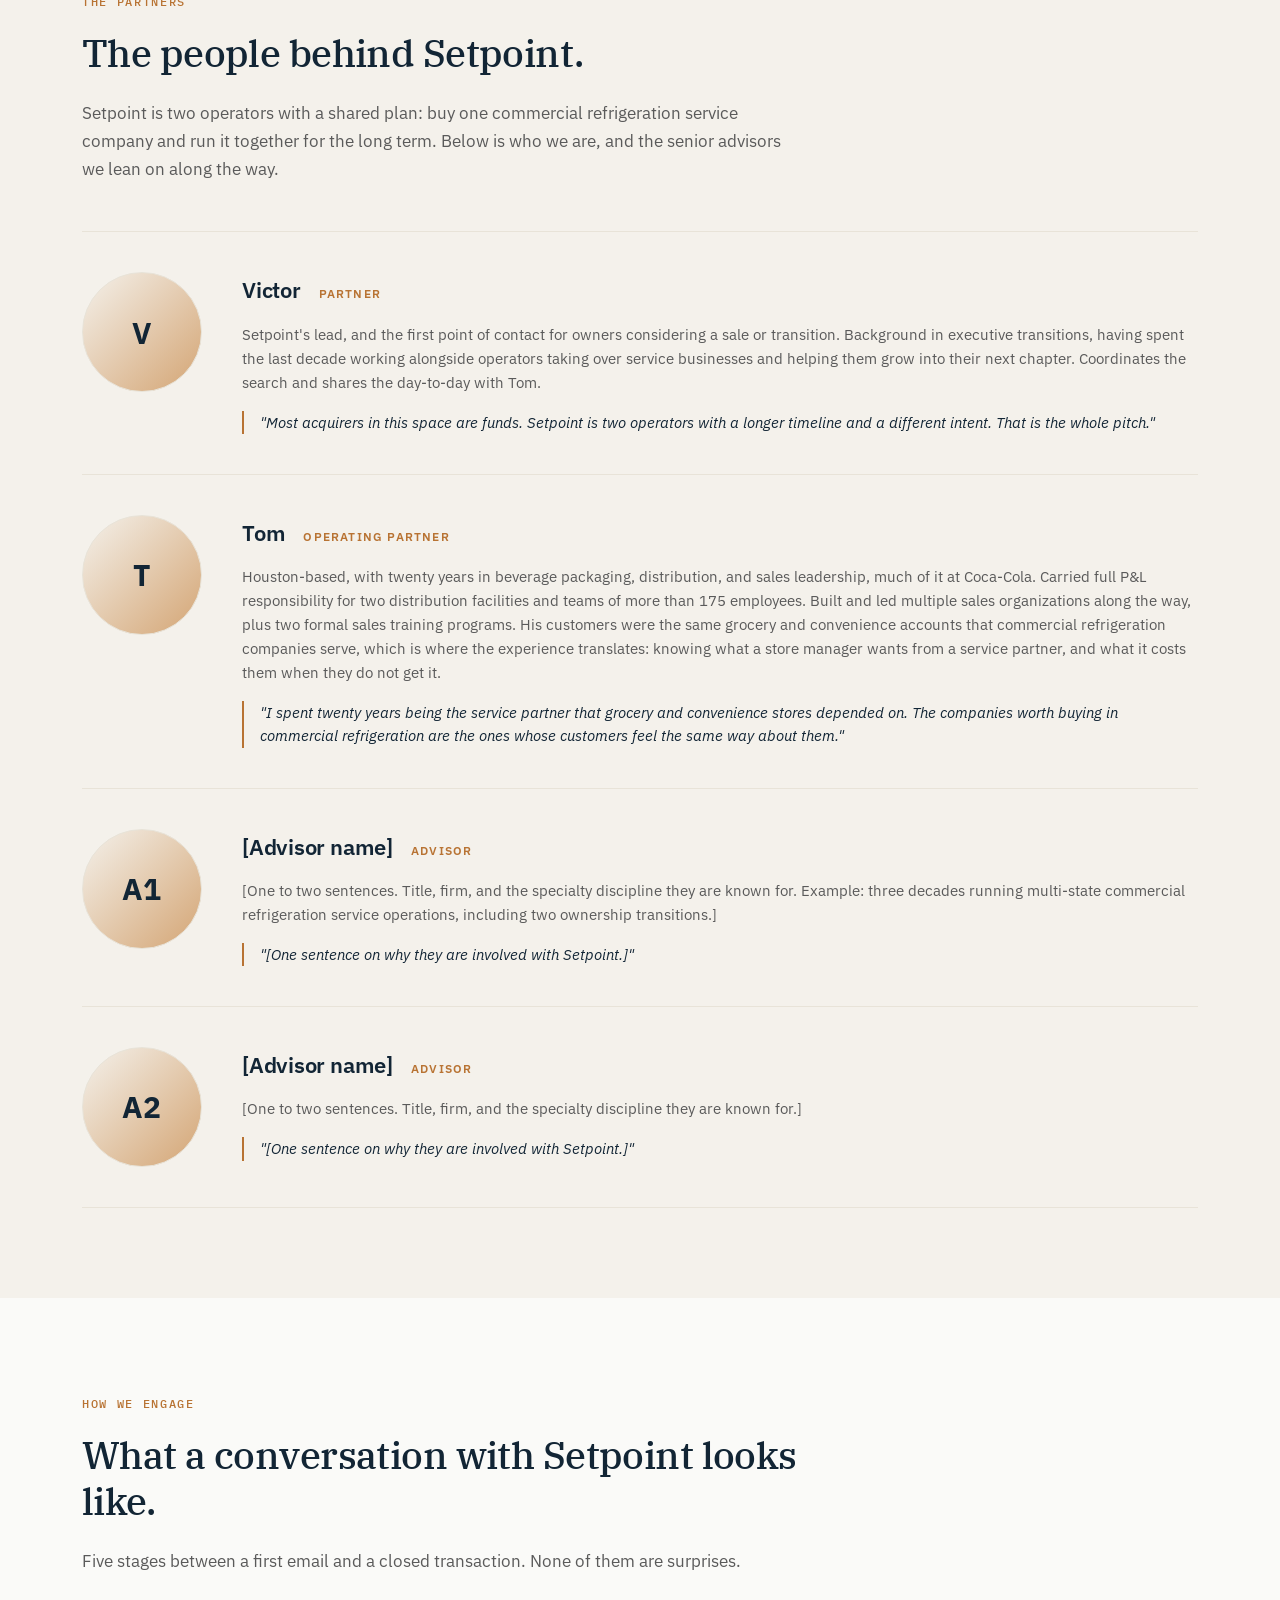
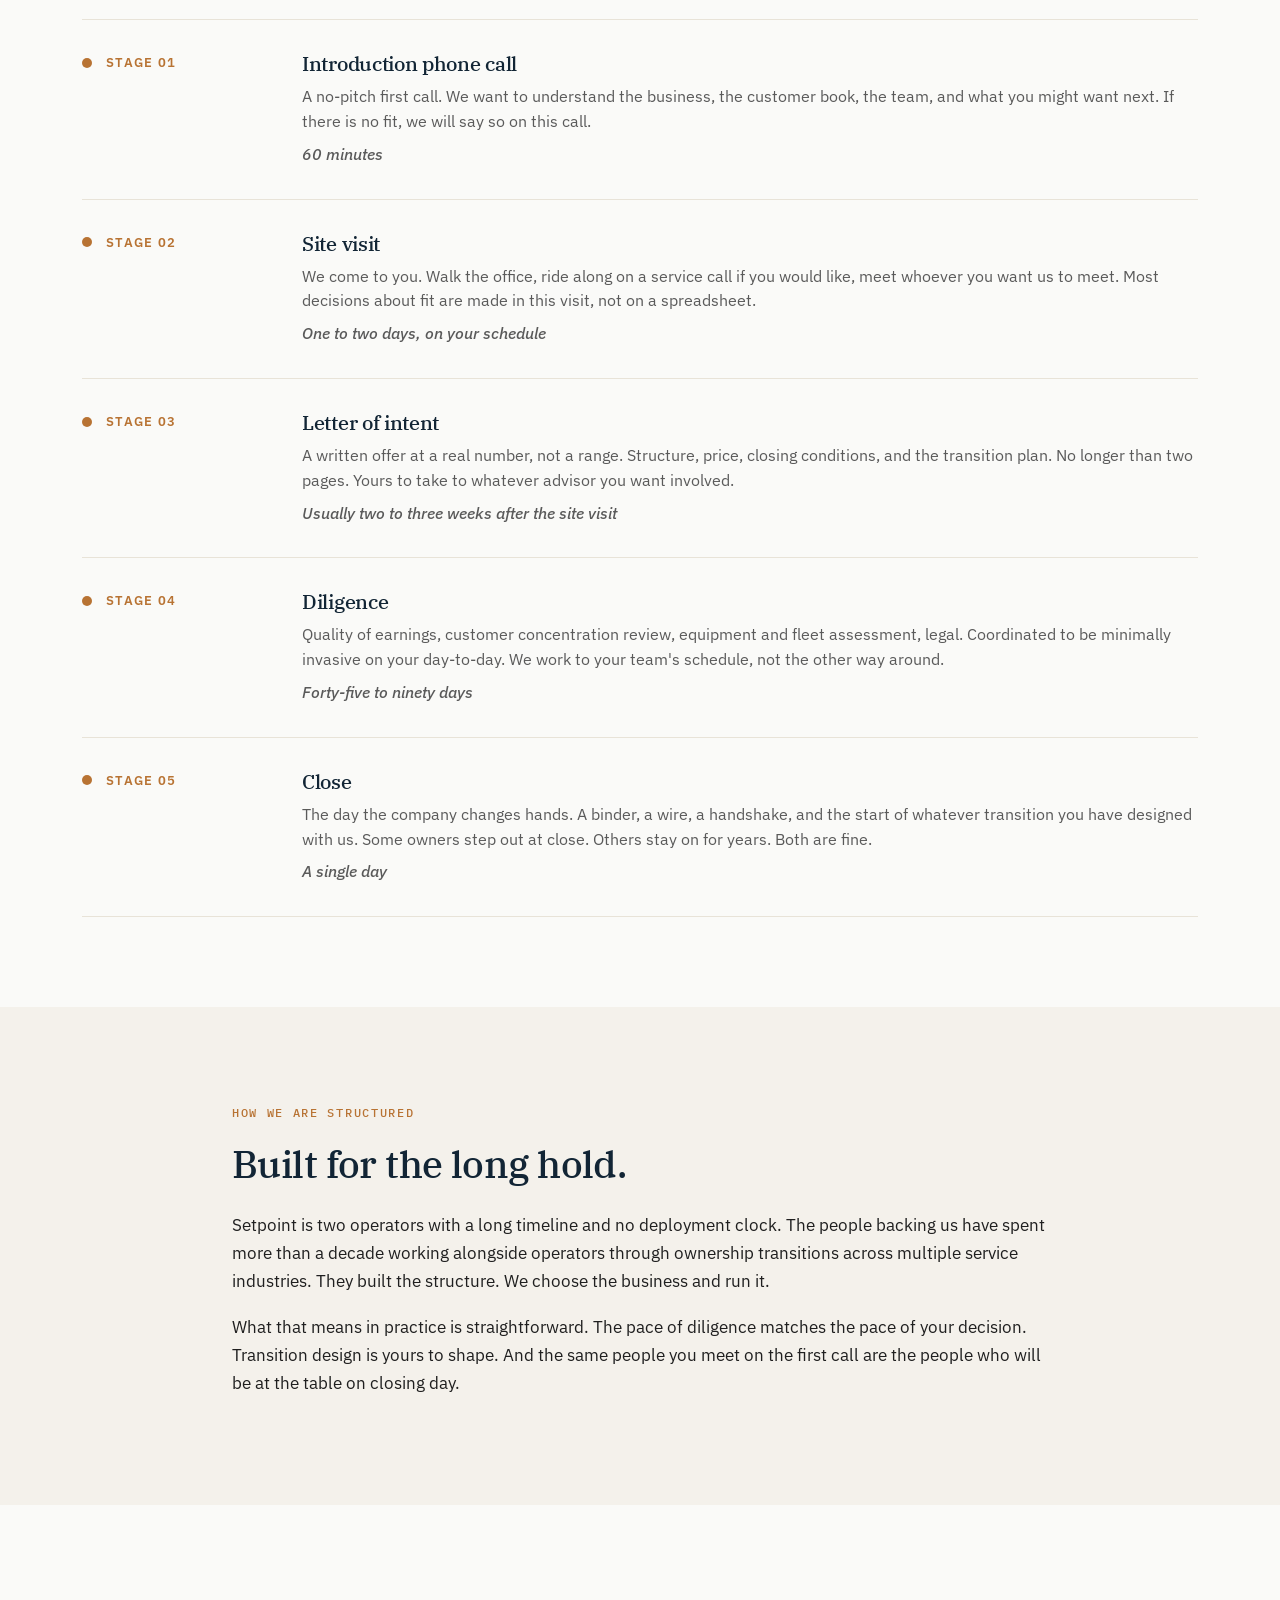
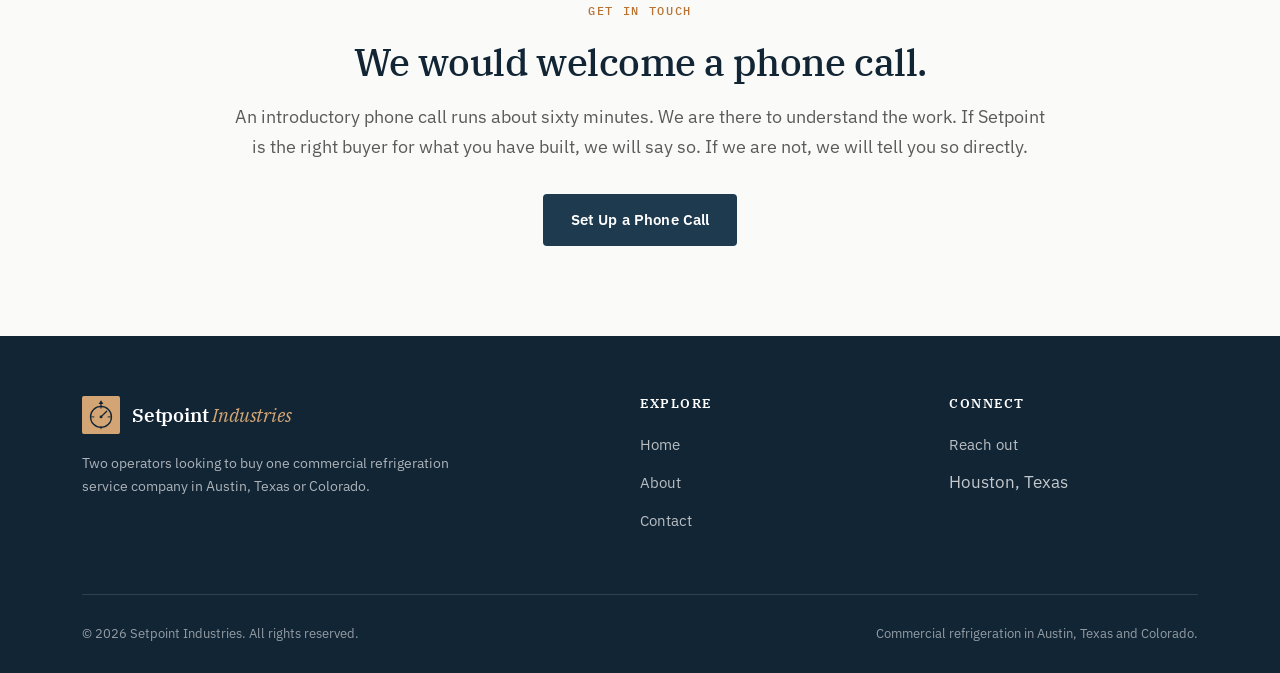
==== commit dc2064a9: "Align site with DealBuff outbound campaign brief Repositions Setpoint to match the canonical outboun" ====
--- a/about.html
+++ b/about.html
@@ -4,7 +4,7 @@
   <meta charset="UTF-8" />
   <meta name="viewport" content="width=device-width, initial-scale=1.0" />
   <title>About — Setpoint Industries</title>
-  <meta name="description" content="Setpoint Industries is a commercial refrigeration services company built by an operator from inside the channels we serve. National in scope." />
+  <meta name="description" content="Setpoint Industries is two operators, Victor and Tom, looking to buy and run one commercial refrigeration service company in Austin, Texas or Colorado." />
   <link rel="preconnect" href="https://fonts.googleapis.com" />
   <link rel="preconnect" href="https://fonts.gstatic.com" crossorigin />
   <link href="https://fonts.googleapis.com/css2?family=IBM+Plex+Mono:wght@400;500&family=IBM+Plex+Sans:wght@400;500;600;700&family=IBM+Plex+Serif:ital,wght@0,400;0,500;0,600;1,400;1,500&display=swap" rel="stylesheet" />
@@ -44,8 +44,8 @@
     <div class="container">
       <div class="hero-inner">
         <span class="eyebrow">About</span>
-        <h1>Twenty years in the channels we serve. Now buying the companies that serve them.</h1>
-        <p class="lede">Setpoint Industries is being built as the next great service company in commercial refrigeration. The operator running it has spent two decades inside the grocery, convenience, and distribution channels that depend on this work. The capital partner behind it is built for the long hold. Together that is the business.</p>
+        <h1>Two operators looking to buy one commercial refrigeration company and run it for the long term.</h1>
+        <p class="lede">Setpoint Industries is Victor and Tom. We are looking to acquire one commercial refrigeration service company in Austin, Texas or Colorado, and run it ourselves for the next twenty years or longer. Tom carried twenty years of distribution leadership at Coca-Cola in the same grocery and convenience channels these companies serve. Victor leads the search and the partnership.</p>
       </div>
     </div>
   </section>
@@ -123,16 +123,29 @@
             (delete the <div class="advisor-photo">XX</div> it replaces)
          3. Replace the [one-sentence quote ...] with their own words.
        Keep 3 to 5 rows total. Duplicate or delete an .advisor-row as needed.
-       Tom's row uses first-name-only per his preference; do not add last name.
+       Victor's and Tom's rows use first-name-only by their preference; do not add last names.
+       Bios are placeholders Victor and Tom should revise to their own words.
        ============================================================ -->
   <section class="cream">
     <div class="container">
       <div style="max-width: 720px;">
-        <span class="eyebrow">Leadership &amp; advisory team</span>
+        <span class="eyebrow">The partners</span>
         <h2>The people behind Setpoint.</h2>
-        <p class="muted">An operator from inside the channels commercial refrigeration serves, backed by an advisory team of senior people who have built and run service organizations across HVAC, refrigeration, cold storage, and distribution.</p>
+        <p class="muted">Setpoint is two operators with a shared plan: buy one commercial refrigeration service company and run it together for the long term. Below is who we are, and the senior advisors we lean on along the way.</p>
       </div>
       <div class="advisor-rows">
+
+        <div class="advisor-row">
+          <div class="advisor-photo" aria-hidden="true">V</div>
+          <div class="advisor-body">
+            <div class="advisor-row-head">
+              <div class="advisor-name">Victor</div>
+              <div class="advisor-role">Partner</div>
+            </div>
+            <p class="advisor-bio">Setpoint's lead, and the first point of contact for owners considering a sale or transition. Background in executive transitions, having spent the last decade working alongside operators taking over service businesses and helping them grow into their next chapter. Coordinates the search and shares the day-to-day with Tom.</p>
+            <p class="advisor-quote">"Most acquirers in this space are funds. Setpoint is two operators with a longer timeline and a different intent. That is the whole pitch."</p>
+          </div>
+        </div>
 
         <div class="advisor-row">
           <div class="advisor-photo" aria-hidden="true">T</div>
@@ -170,18 +183,6 @@
           </div>
         </div>
 
-        <div class="advisor-row">
-          <div class="advisor-photo" aria-hidden="true">A3</div>
-          <div class="advisor-body">
-            <div class="advisor-row-head">
-              <div class="advisor-name">[Advisor name]</div>
-              <div class="advisor-role">Advisor</div>
-            </div>
-            <p class="advisor-bio">[One to two sentences. Title, firm, and the specialty discipline they are known for.]</p>
-            <p class="advisor-quote">"[One sentence on why they are involved with Setpoint.]"</p>
-          </div>
-        </div>
-
       </div>
     </div>
   </section>
@@ -197,8 +198,8 @@
         <div class="stage">
           <div class="stage-label"><span class="stage-dot"></span>Stage 01</div>
           <div>
-            <h3>Introduction call</h3>
-            <p>A no-pitch first conversation. We want to understand the business, the customer book, the team, and what you might want next. If there is no fit, we will say so on this call.</p>
+            <h3>Introduction phone call</h3>
+            <p>A no-pitch first call. We want to understand the business, the customer book, the team, and what you might want next. If there is no fit, we will say so on this call.</p>
             <p class="stage-duration">60 minutes</p>
           </div>
         </div>
@@ -242,17 +243,17 @@
     <div class="container-narrow">
       <span class="eyebrow">How we are structured</span>
       <h2>Built for the long hold.</h2>
-      <p>Setpoint operates with committed capital, not a fund that has to deploy by a certain date. The capital partner behind us has spent more than a decade backing operators through ownership transitions across multiple service industries. They built the structure. We choose the businesses and run them.</p>
-      <p>What that means in practice. The pace of diligence matches the pace of your decision. Transition design is yours to shape. And the same people you meet on the first call are the people who will be at the table on closing day.</p>
+      <p>Setpoint is two operators with a long timeline and no deployment clock. The people backing us have spent more than a decade working alongside operators through ownership transitions across multiple service industries. They built the structure. We choose the business and run it.</p>
+      <p>What that means in practice is straightforward. The pace of diligence matches the pace of your decision. Transition design is yours to shape. And the same people you meet on the first call are the people who will be at the table on closing day.</p>
     </div>
   </section>
 
   <section class="cta-section">
     <div class="container-narrow">
       <span class="eyebrow">Get in touch</span>
-      <h2>Tell us about your business.</h2>
-      <p>A first call is sixty minutes. We are there to understand the work. If Setpoint is the right partner for your next chapter, we will say so. If not, we will tell you so directly.</p>
-      <a href="contact.html" class="btn btn-primary">Start a Conversation</a>
+      <h2>We would welcome a phone call.</h2>
+      <p>An introductory phone call runs about sixty minutes. We are there to understand the work. If Setpoint is the right buyer for what you have built, we will say so. If we are not, we will tell you so directly.</p>
+      <a href="contact.html" class="btn btn-primary">Set Up a Phone Call</a>
     </div>
   </section>
 
@@ -274,7 +275,7 @@
             </svg>
             <span class="logo-text">Setpoint <span>Industries</span></span>
           </a>
-          <p>Commercial refrigeration and cold chain service partnerships. Working with founders nationally.</p>
+          <p>Two operators looking to buy one commercial refrigeration service company in Austin, Texas or Colorado.</p>
         </div>
         <div class="footer-col">
           <h4>Explore</h4>
@@ -294,7 +295,7 @@
       </div>
       <div class="footer-bottom">
         <div>© 2026 Setpoint Industries. All rights reserved.</div>
-        <div>Commercial refrigeration partnerships across the U.S. cold chain.</div>
+        <div>Commercial refrigeration in Austin, Texas and Colorado.</div>
       </div>
     </div>
   </footer>
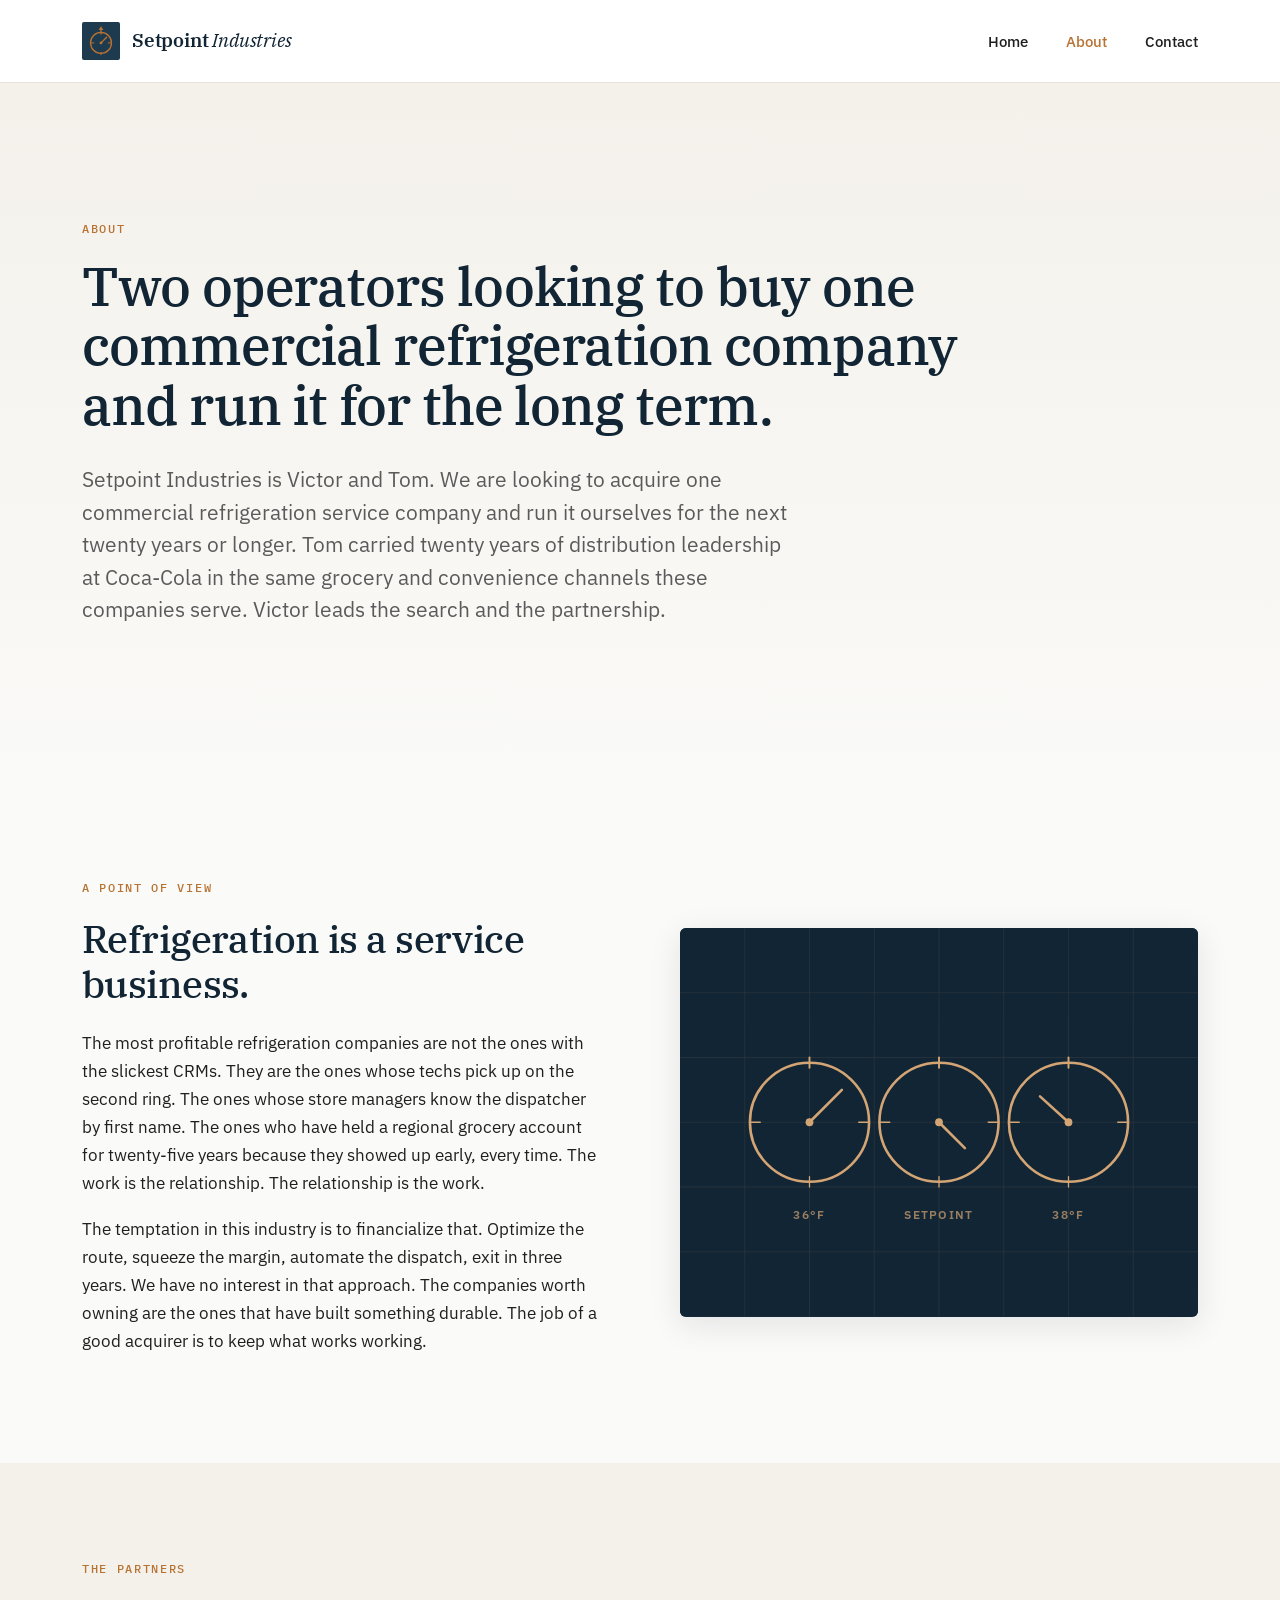
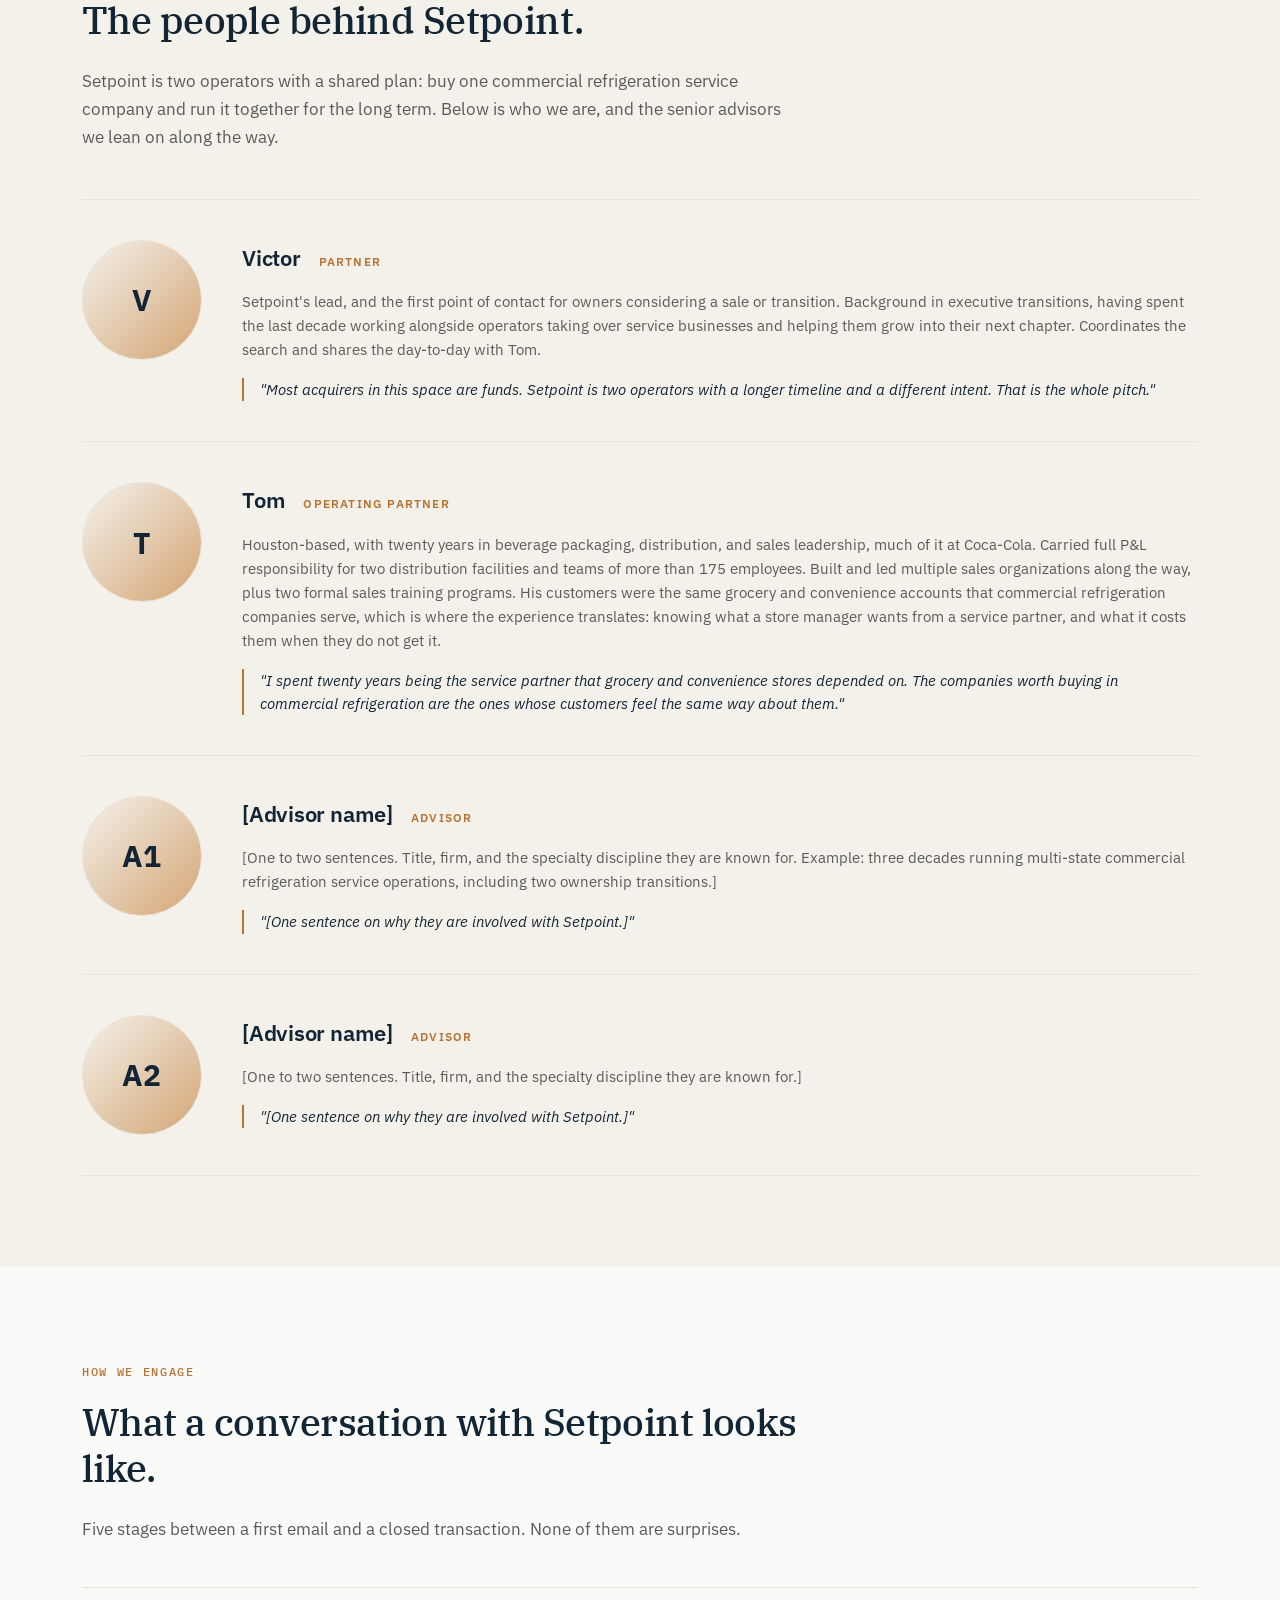
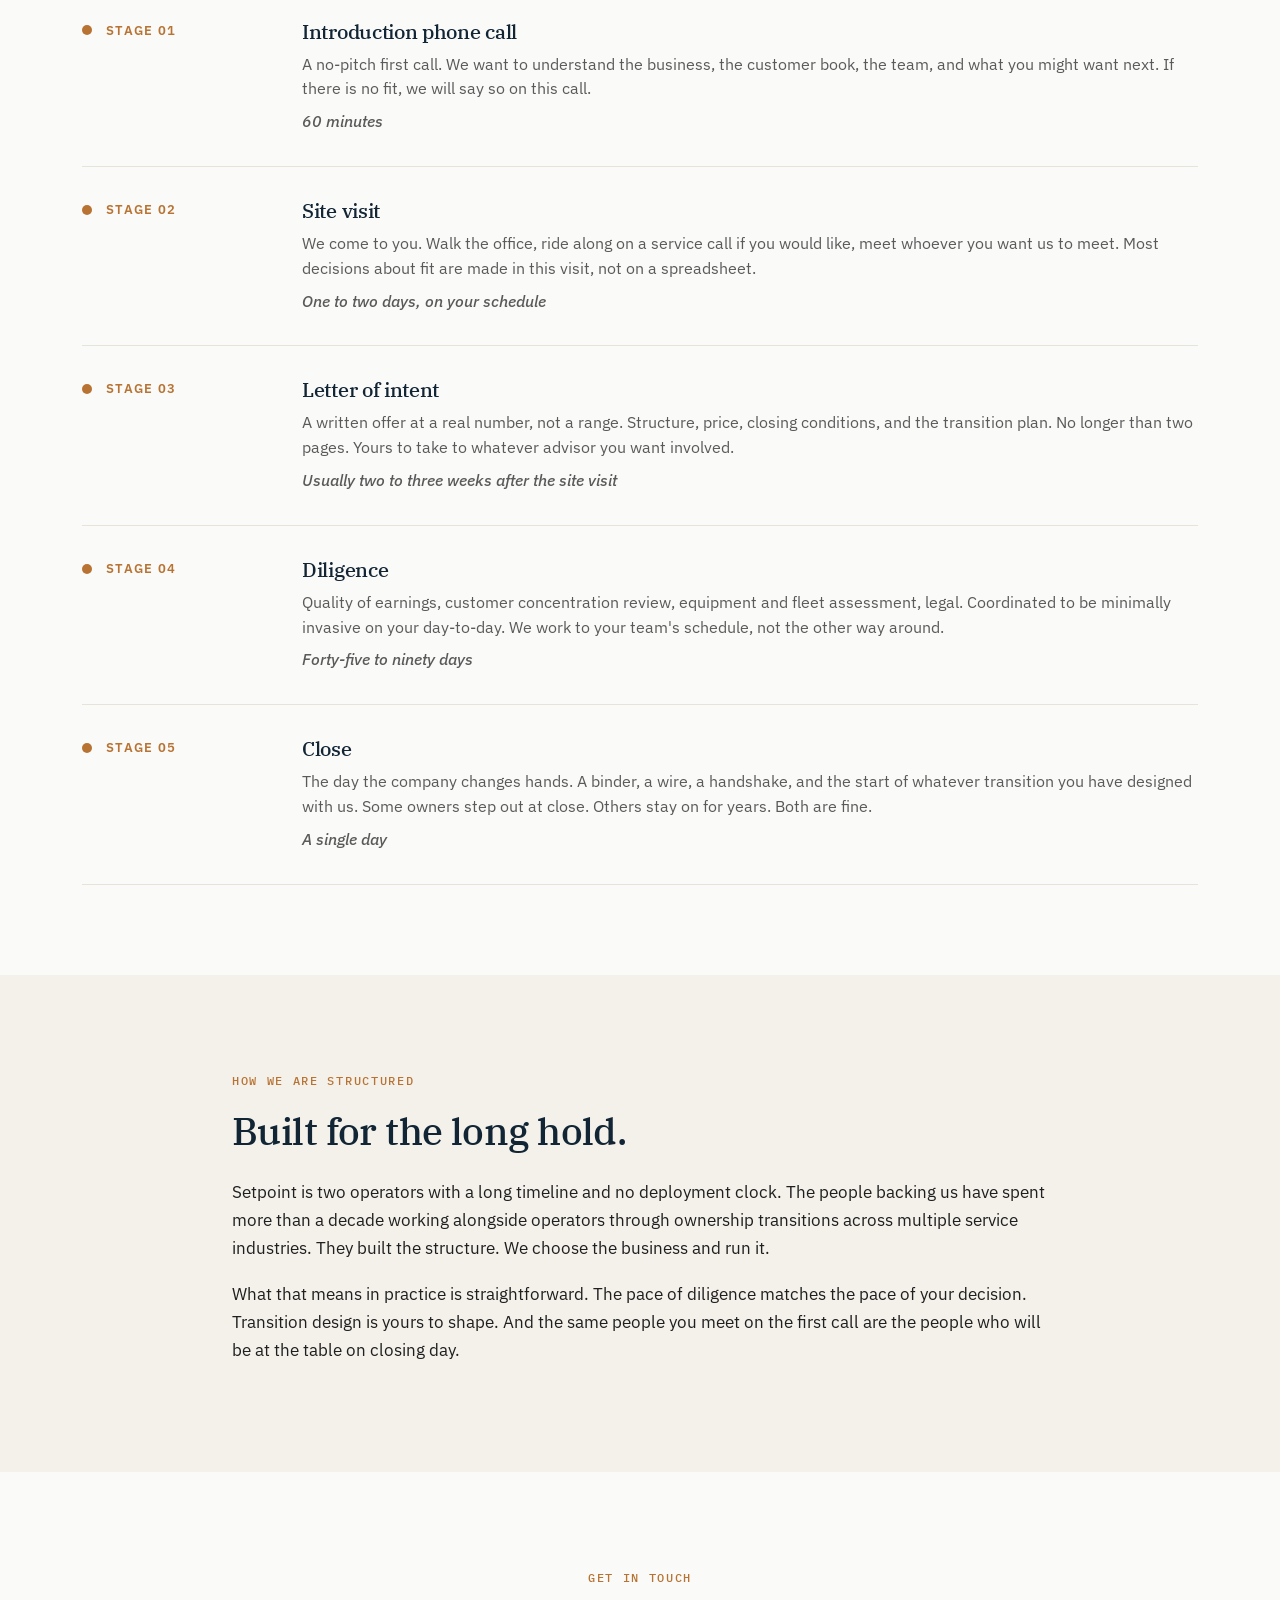
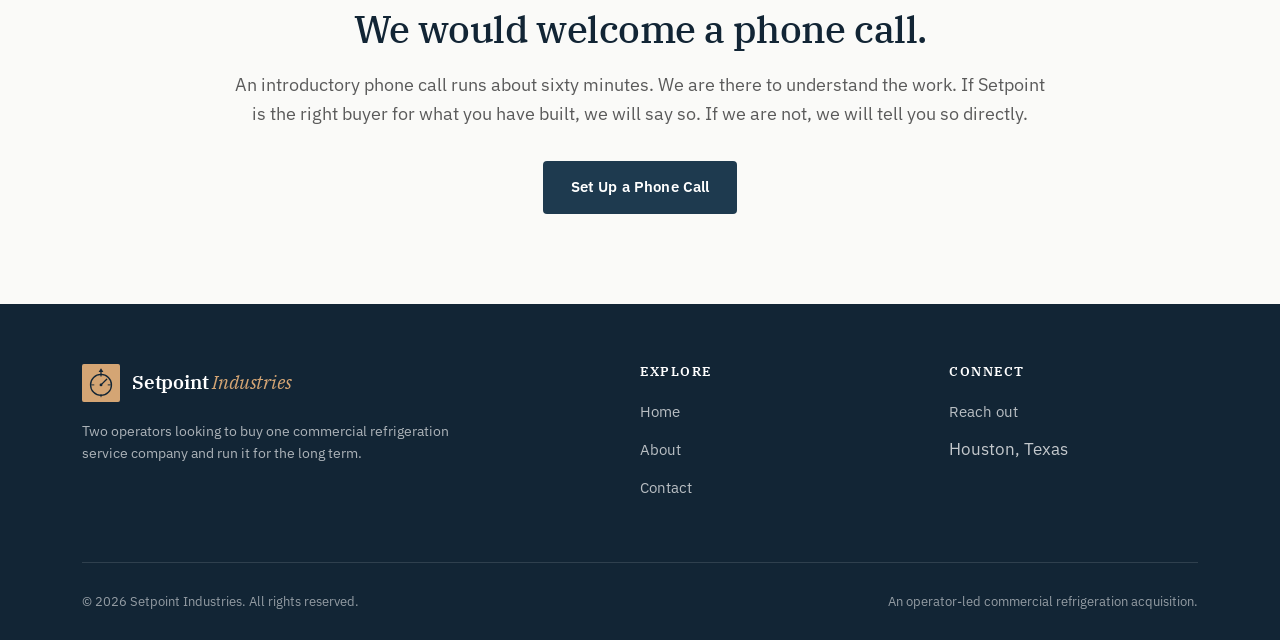
==== commit 9d98841e: "Strip geo claims from public site (deliberately ambiguous) Removes all "Austin, Texas or Colorado" a" ====
--- a/about.html
+++ b/about.html
@@ -4,7 +4,7 @@
   <meta charset="UTF-8" />
   <meta name="viewport" content="width=device-width, initial-scale=1.0" />
   <title>About — Setpoint Industries</title>
-  <meta name="description" content="Setpoint Industries is two operators, Victor and Tom, looking to buy and run one commercial refrigeration service company in Austin, Texas or Colorado." />
+  <meta name="description" content="Setpoint Industries is two operators, Victor and Tom, looking to buy and run one commercial refrigeration service company for the long term." />
   <link rel="preconnect" href="https://fonts.googleapis.com" />
   <link rel="preconnect" href="https://fonts.gstatic.com" crossorigin />
   <link href="https://fonts.googleapis.com/css2?family=IBM+Plex+Mono:wght@400;500&family=IBM+Plex+Sans:wght@400;500;600;700&family=IBM+Plex+Serif:ital,wght@0,400;0,500;0,600;1,400;1,500&display=swap" rel="stylesheet" />
@@ -45,7 +45,7 @@
       <div class="hero-inner">
         <span class="eyebrow">About</span>
         <h1>Two operators looking to buy one commercial refrigeration company and run it for the long term.</h1>
-        <p class="lede">Setpoint Industries is Victor and Tom. We are looking to acquire one commercial refrigeration service company in Austin, Texas or Colorado, and run it ourselves for the next twenty years or longer. Tom carried twenty years of distribution leadership at Coca-Cola in the same grocery and convenience channels these companies serve. Victor leads the search and the partnership.</p>
+        <p class="lede">Setpoint Industries is Victor and Tom. We are looking to acquire one commercial refrigeration service company and run it ourselves for the next twenty years or longer. Tom carried twenty years of distribution leadership at Coca-Cola in the same grocery and convenience channels these companies serve. Victor leads the search and the partnership.</p>
       </div>
     </div>
   </section>
@@ -275,7 +275,7 @@
             </svg>
             <span class="logo-text">Setpoint <span>Industries</span></span>
           </a>
-          <p>Two operators looking to buy one commercial refrigeration service company in Austin, Texas or Colorado.</p>
+          <p>Two operators looking to buy one commercial refrigeration service company and run it for the long term.</p>
         </div>
         <div class="footer-col">
           <h4>Explore</h4>
@@ -295,7 +295,7 @@
       </div>
       <div class="footer-bottom">
         <div>© 2026 Setpoint Industries. All rights reserved.</div>
-        <div>Commercial refrigeration in Austin, Texas and Colorado.</div>
+        <div>An operator-led commercial refrigeration acquisition.</div>
       </div>
     </div>
   </footer>
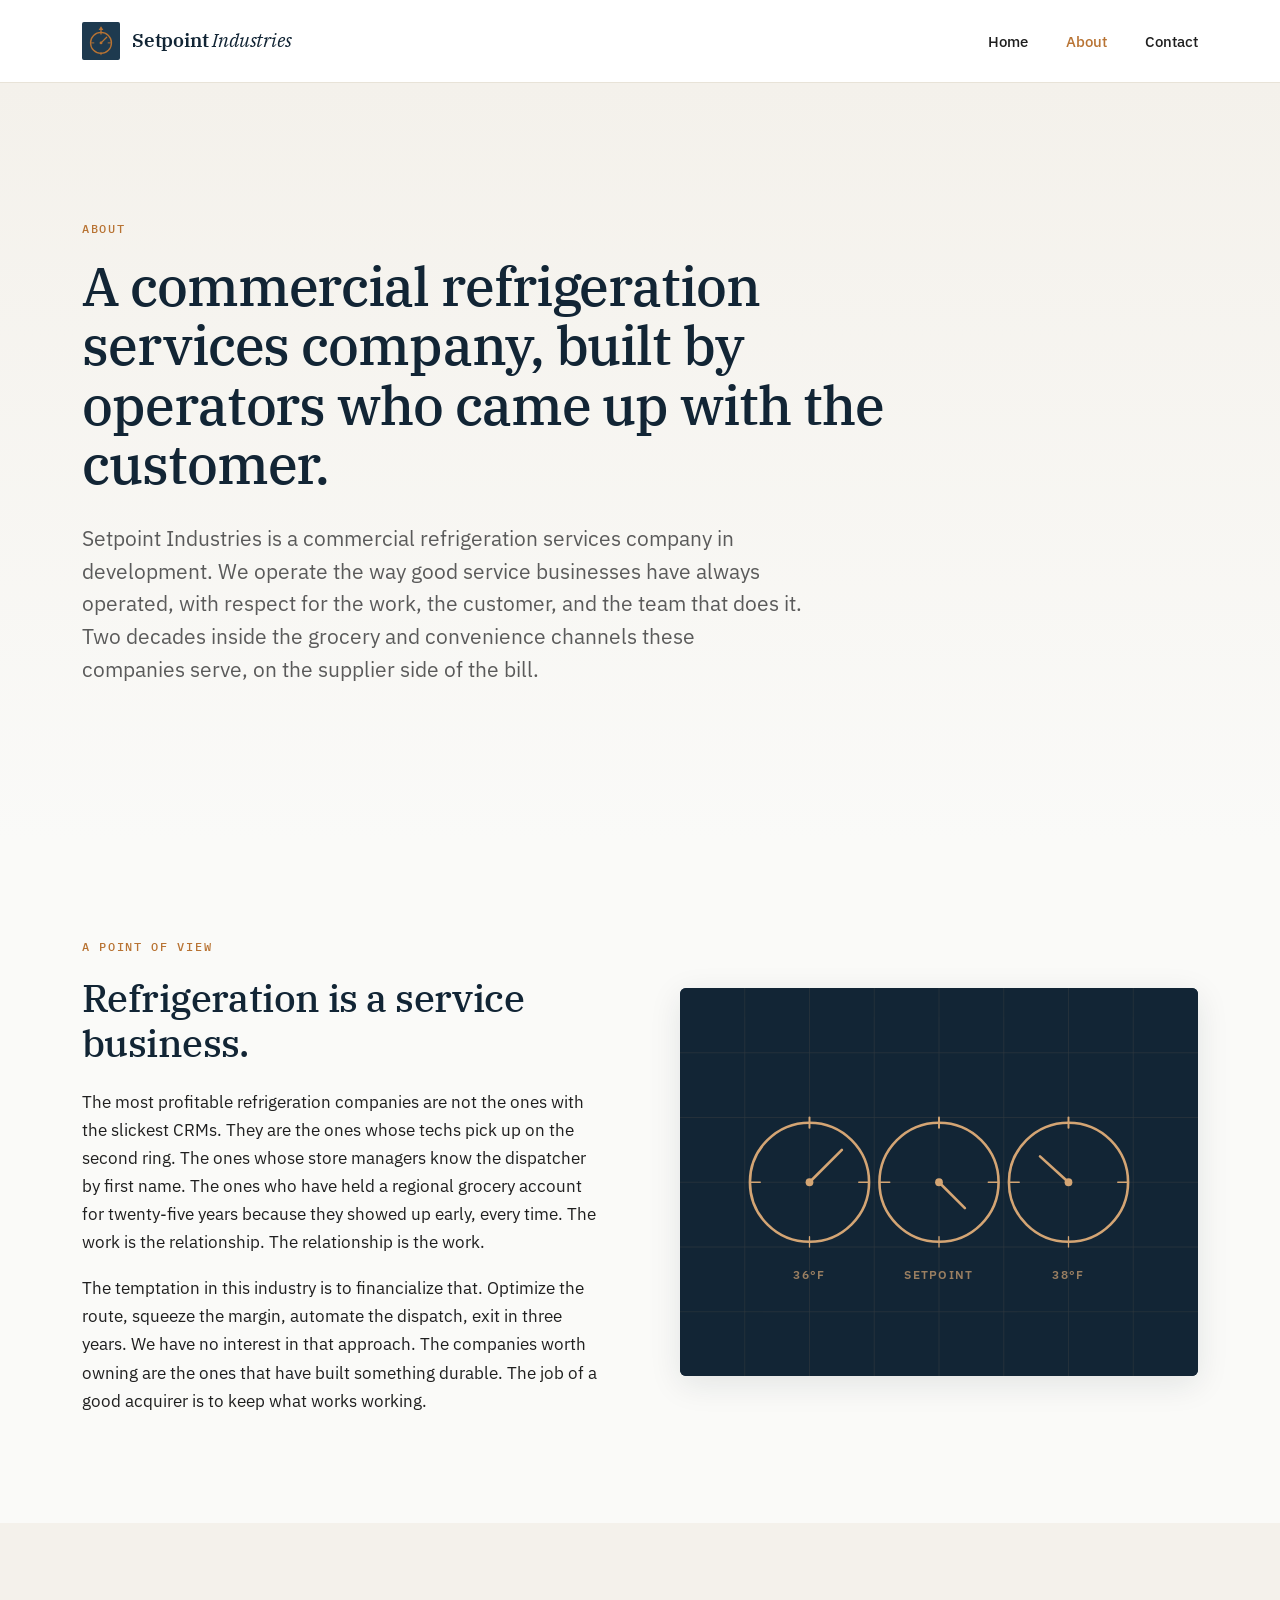
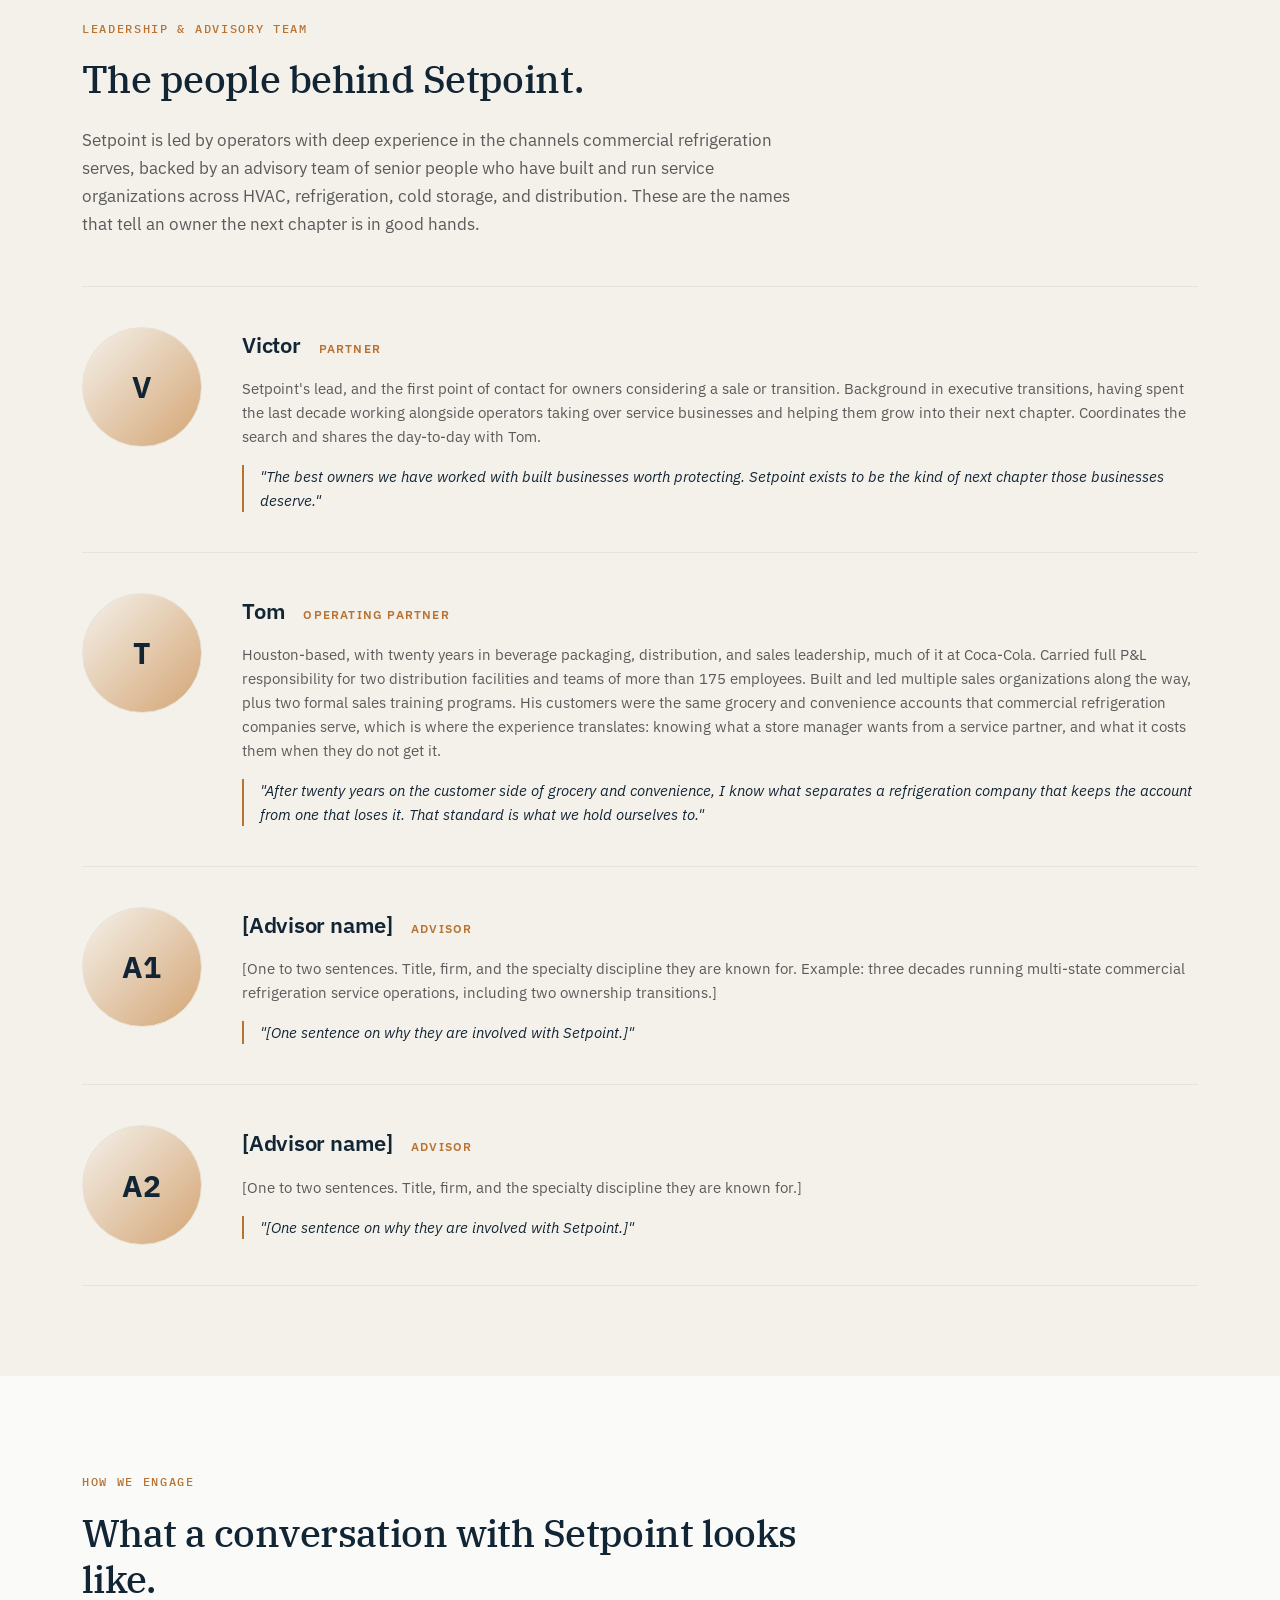
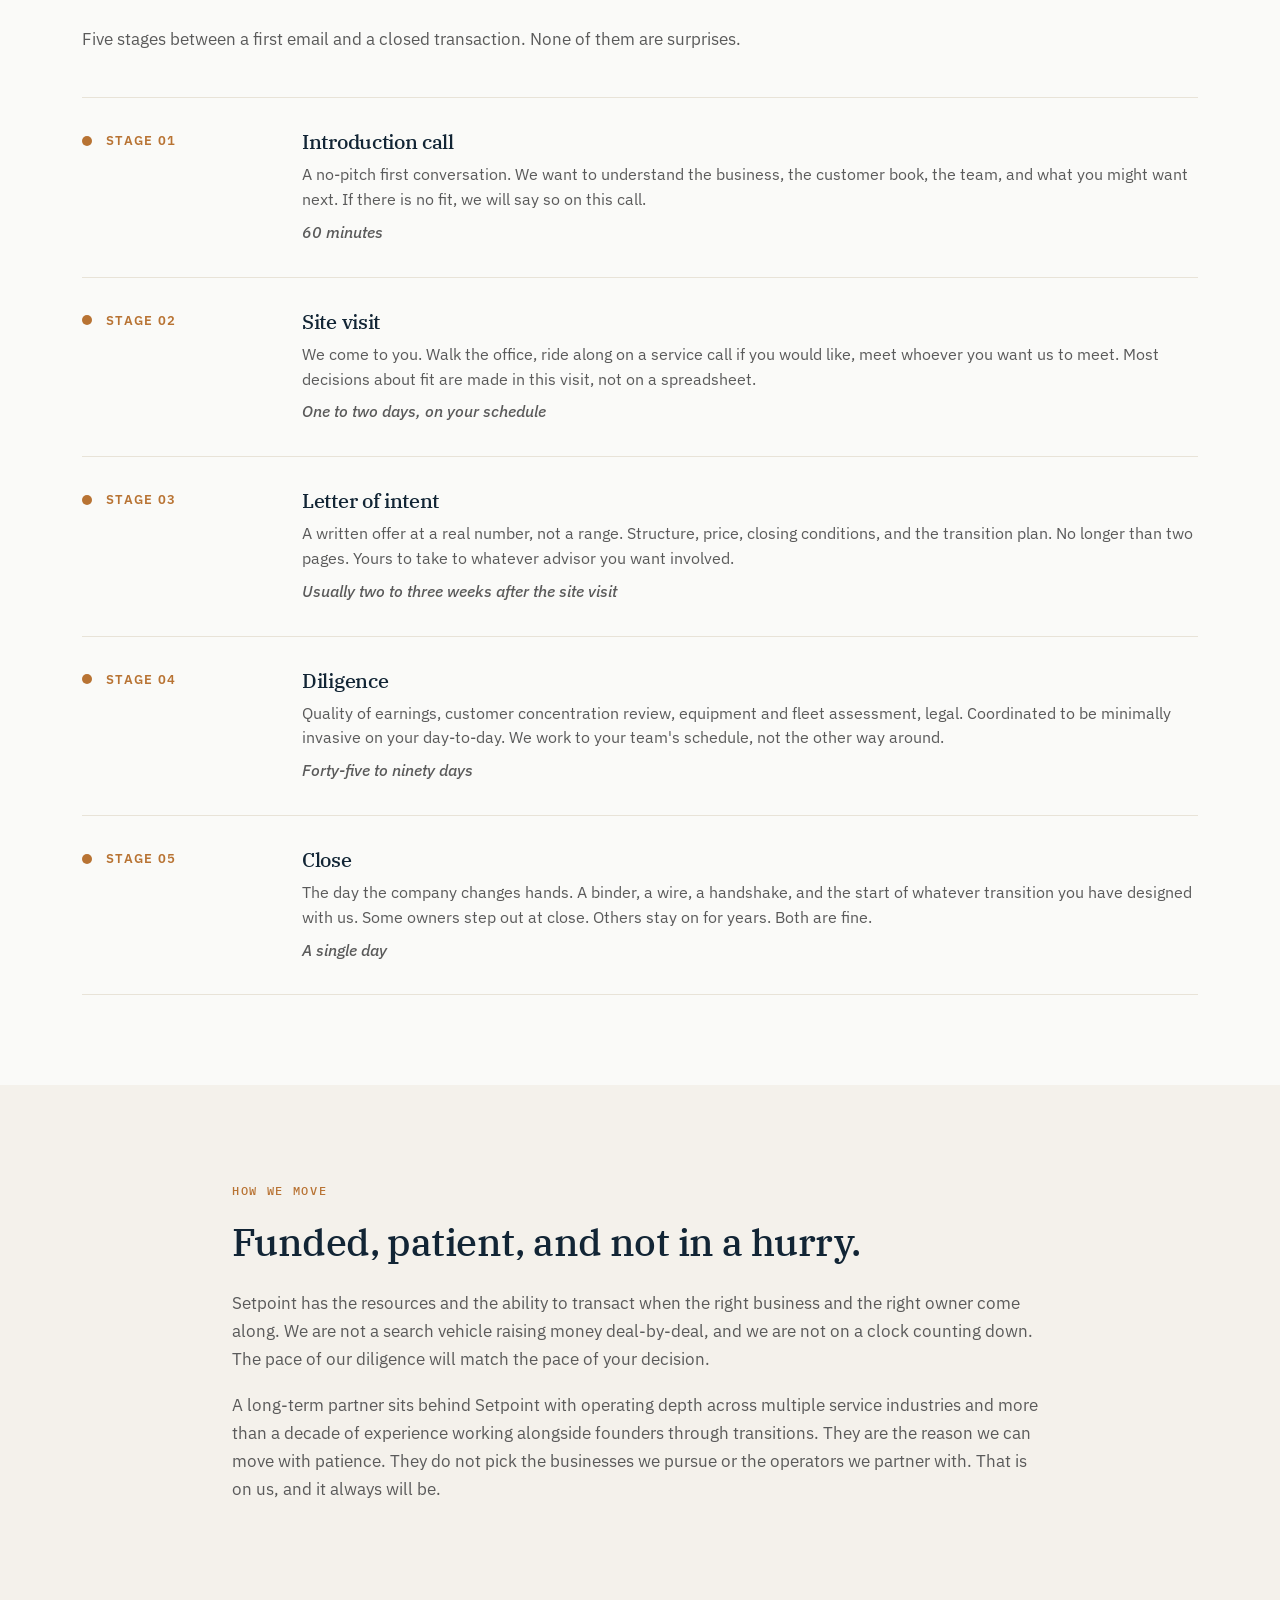
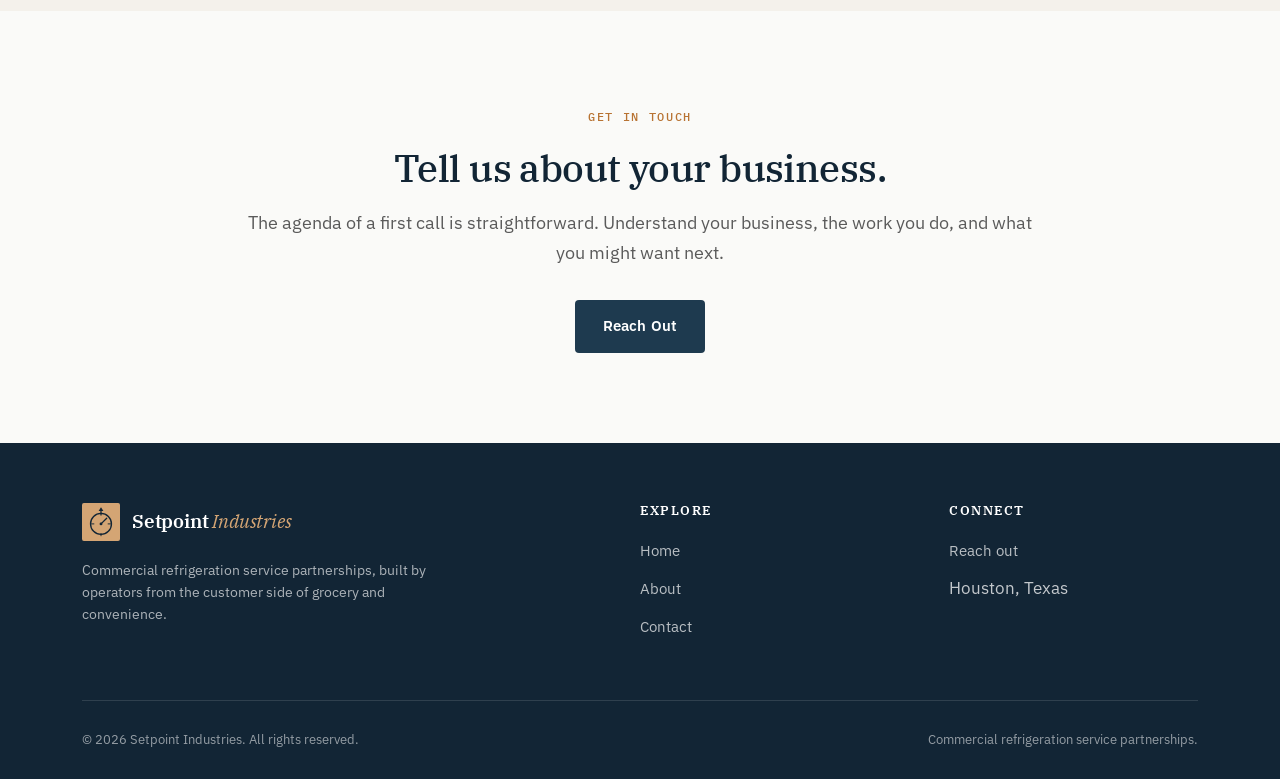
==== commit 179146ac: "Revert site to Iron River brand voice DealBuff outbound brief was over-applied. The brief positioned" ====
--- a/about.html
+++ b/about.html
@@ -4,7 +4,7 @@
   <meta charset="UTF-8" />
   <meta name="viewport" content="width=device-width, initial-scale=1.0" />
   <title>About — Setpoint Industries</title>
-  <meta name="description" content="Setpoint Industries is two operators, Victor and Tom, looking to buy and run one commercial refrigeration service company for the long term." />
+  <meta name="description" content="Setpoint Industries is a commercial refrigeration services company built by operators with two decades of customer-side experience in the grocery and convenience channels." />
   <link rel="preconnect" href="https://fonts.googleapis.com" />
   <link rel="preconnect" href="https://fonts.gstatic.com" crossorigin />
   <link href="https://fonts.googleapis.com/css2?family=IBM+Plex+Mono:wght@400;500&family=IBM+Plex+Sans:wght@400;500;600;700&family=IBM+Plex+Serif:ital,wght@0,400;0,500;0,600;1,400;1,500&display=swap" rel="stylesheet" />
@@ -44,8 +44,8 @@
     <div class="container">
       <div class="hero-inner">
         <span class="eyebrow">About</span>
-        <h1>Two operators looking to buy one commercial refrigeration company and run it for the long term.</h1>
-        <p class="lede">Setpoint Industries is Victor and Tom. We are looking to acquire one commercial refrigeration service company and run it ourselves for the next twenty years or longer. Tom carried twenty years of distribution leadership at Coca-Cola in the same grocery and convenience channels these companies serve. Victor leads the search and the partnership.</p>
+        <h1>A commercial refrigeration services company, built by operators who came up with the customer.</h1>
+        <p class="lede">Setpoint Industries is a commercial refrigeration services company in development. We operate the way good service businesses have always operated, with respect for the work, the customer, and the team that does it. Two decades inside the grocery and convenience channels these companies serve, on the supplier side of the bill.</p>
       </div>
     </div>
   </section>
@@ -129,9 +129,9 @@
   <section class="cream">
     <div class="container">
       <div style="max-width: 720px;">
-        <span class="eyebrow">The partners</span>
+        <span class="eyebrow">Leadership &amp; advisory team</span>
         <h2>The people behind Setpoint.</h2>
-        <p class="muted">Setpoint is two operators with a shared plan: buy one commercial refrigeration service company and run it together for the long term. Below is who we are, and the senior advisors we lean on along the way.</p>
+        <p class="muted">Setpoint is led by operators with deep experience in the channels commercial refrigeration serves, backed by an advisory team of senior people who have built and run service organizations across HVAC, refrigeration, cold storage, and distribution. These are the names that tell an owner the next chapter is in good hands.</p>
       </div>
       <div class="advisor-rows">
 
@@ -143,7 +143,7 @@
               <div class="advisor-role">Partner</div>
             </div>
             <p class="advisor-bio">Setpoint's lead, and the first point of contact for owners considering a sale or transition. Background in executive transitions, having spent the last decade working alongside operators taking over service businesses and helping them grow into their next chapter. Coordinates the search and shares the day-to-day with Tom.</p>
-            <p class="advisor-quote">"Most acquirers in this space are funds. Setpoint is two operators with a longer timeline and a different intent. That is the whole pitch."</p>
+            <p class="advisor-quote">"The best owners we have worked with built businesses worth protecting. Setpoint exists to be the kind of next chapter those businesses deserve."</p>
           </div>
         </div>
 
@@ -155,7 +155,7 @@
               <div class="advisor-role">Operating Partner</div>
             </div>
             <p class="advisor-bio">Houston-based, with twenty years in beverage packaging, distribution, and sales leadership, much of it at Coca-Cola. Carried full P&amp;L responsibility for two distribution facilities and teams of more than 175 employees. Built and led multiple sales organizations along the way, plus two formal sales training programs. His customers were the same grocery and convenience accounts that commercial refrigeration companies serve, which is where the experience translates: knowing what a store manager wants from a service partner, and what it costs them when they do not get it.</p>
-            <p class="advisor-quote">"I spent twenty years being the service partner that grocery and convenience stores depended on. The companies worth buying in commercial refrigeration are the ones whose customers feel the same way about them."</p>
+            <p class="advisor-quote">"After twenty years on the customer side of grocery and convenience, I know what separates a refrigeration company that keeps the account from one that loses it. That standard is what we hold ourselves to."</p>
           </div>
         </div>
 
@@ -198,8 +198,8 @@
         <div class="stage">
           <div class="stage-label"><span class="stage-dot"></span>Stage 01</div>
           <div>
-            <h3>Introduction phone call</h3>
-            <p>A no-pitch first call. We want to understand the business, the customer book, the team, and what you might want next. If there is no fit, we will say so on this call.</p>
+            <h3>Introduction call</h3>
+            <p>A no-pitch first conversation. We want to understand the business, the customer book, the team, and what you might want next. If there is no fit, we will say so on this call.</p>
             <p class="stage-duration">60 minutes</p>
           </div>
         </div>
@@ -241,19 +241,19 @@
 
   <section class="cream">
     <div class="container-narrow">
-      <span class="eyebrow">How we are structured</span>
-      <h2>Built for the long hold.</h2>
-      <p>Setpoint is two operators with a long timeline and no deployment clock. The people backing us have spent more than a decade working alongside operators through ownership transitions across multiple service industries. They built the structure. We choose the business and run it.</p>
-      <p>What that means in practice is straightforward. The pace of diligence matches the pace of your decision. Transition design is yours to shape. And the same people you meet on the first call are the people who will be at the table on closing day.</p>
+      <span class="eyebrow">How we move</span>
+      <h2>Funded, patient, and not in a hurry.</h2>
+      <p class="muted">Setpoint has the resources and the ability to transact when the right business and the right owner come along. We are not a search vehicle raising money deal-by-deal, and we are not on a clock counting down. The pace of our diligence will match the pace of your decision.</p>
+      <p class="muted">A long-term partner sits behind Setpoint with operating depth across multiple service industries and more than a decade of experience working alongside founders through transitions. They are the reason we can move with patience. They do not pick the businesses we pursue or the operators we partner with. That is on us, and it always will be.</p>
     </div>
   </section>
 
   <section class="cta-section">
     <div class="container-narrow">
       <span class="eyebrow">Get in touch</span>
-      <h2>We would welcome a phone call.</h2>
-      <p>An introductory phone call runs about sixty minutes. We are there to understand the work. If Setpoint is the right buyer for what you have built, we will say so. If we are not, we will tell you so directly.</p>
-      <a href="contact.html" class="btn btn-primary">Set Up a Phone Call</a>
+      <h2>Tell us about your business.</h2>
+      <p>The agenda of a first call is straightforward. Understand your business, the work you do, and what you might want next.</p>
+      <a href="contact.html" class="btn btn-primary">Reach Out</a>
     </div>
   </section>
 
@@ -275,7 +275,7 @@
             </svg>
             <span class="logo-text">Setpoint <span>Industries</span></span>
           </a>
-          <p>Two operators looking to buy one commercial refrigeration service company and run it for the long term.</p>
+          <p>Commercial refrigeration service partnerships, built by operators from the customer side of grocery and convenience.</p>
         </div>
         <div class="footer-col">
           <h4>Explore</h4>
@@ -295,7 +295,7 @@
       </div>
       <div class="footer-bottom">
         <div>© 2026 Setpoint Industries. All rights reserved.</div>
-        <div>An operator-led commercial refrigeration acquisition.</div>
+        <div>Commercial refrigeration service partnerships.</div>
       </div>
     </div>
   </footer>
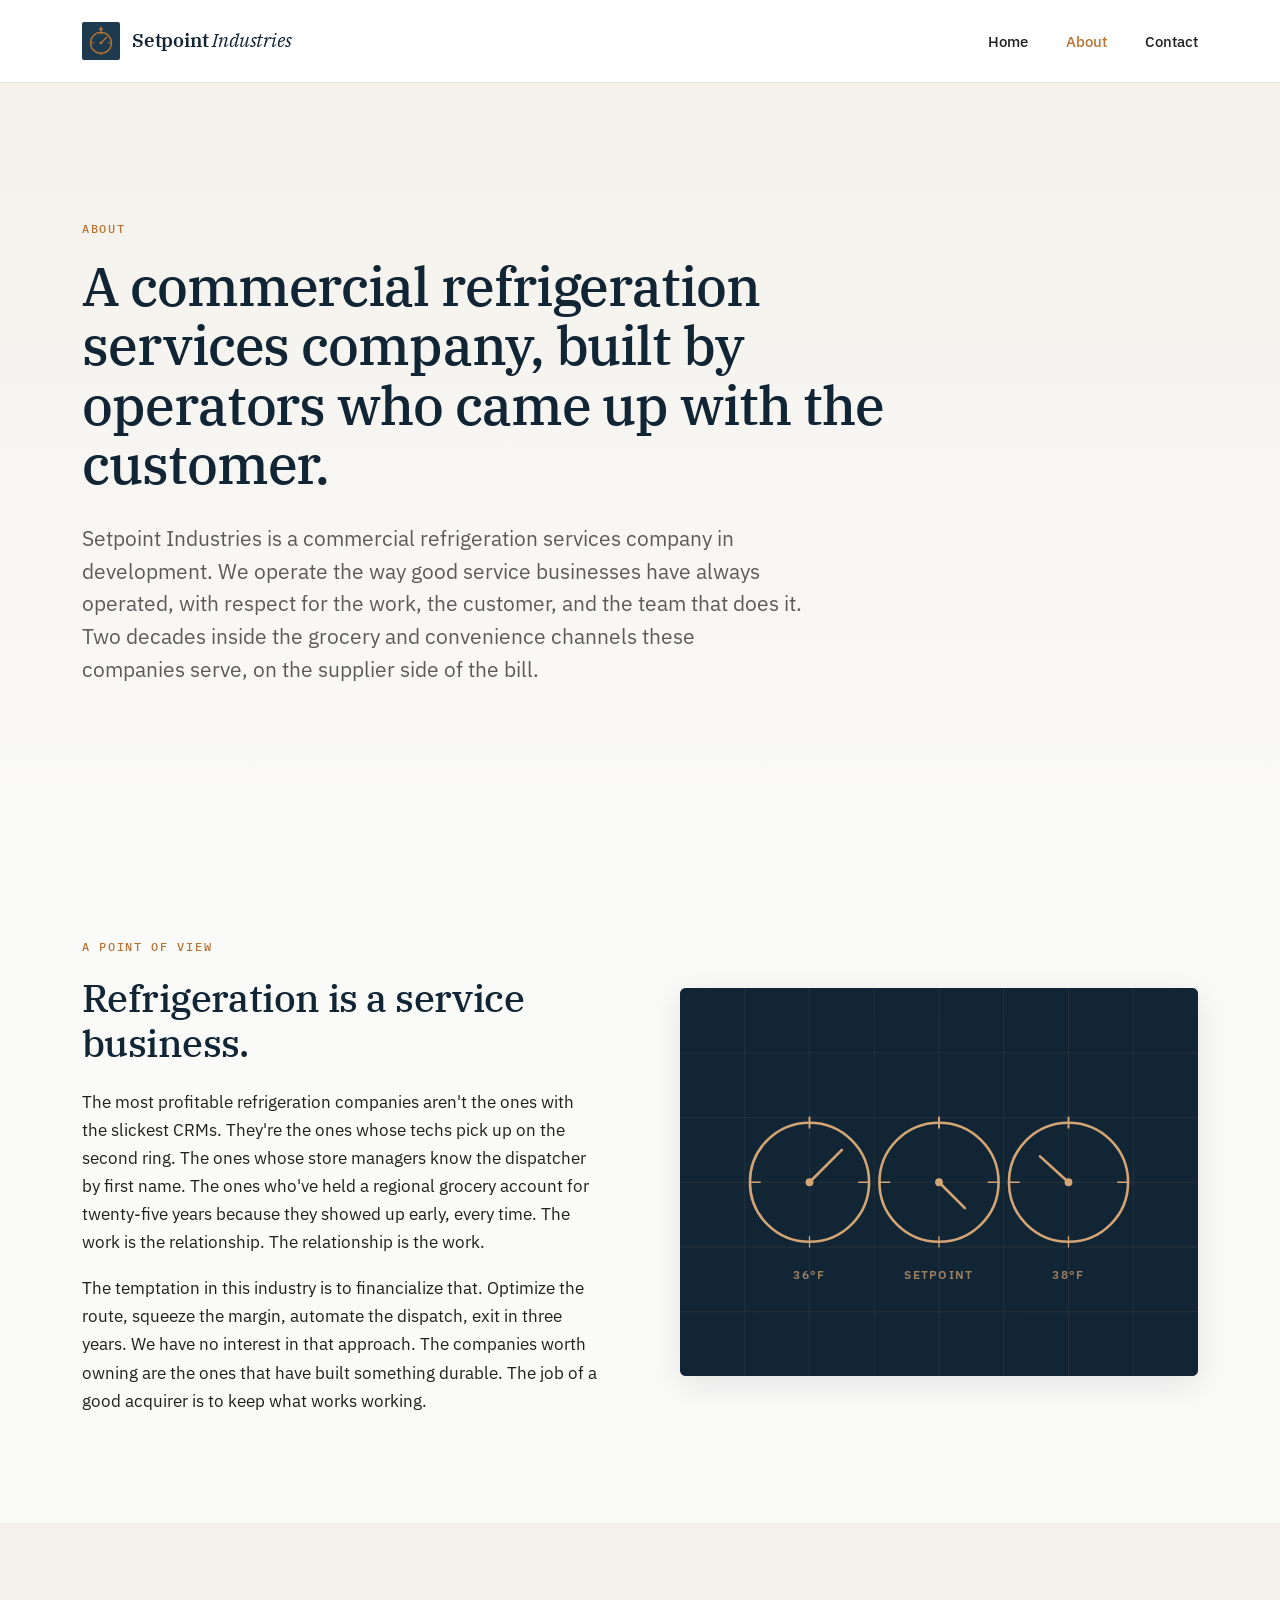
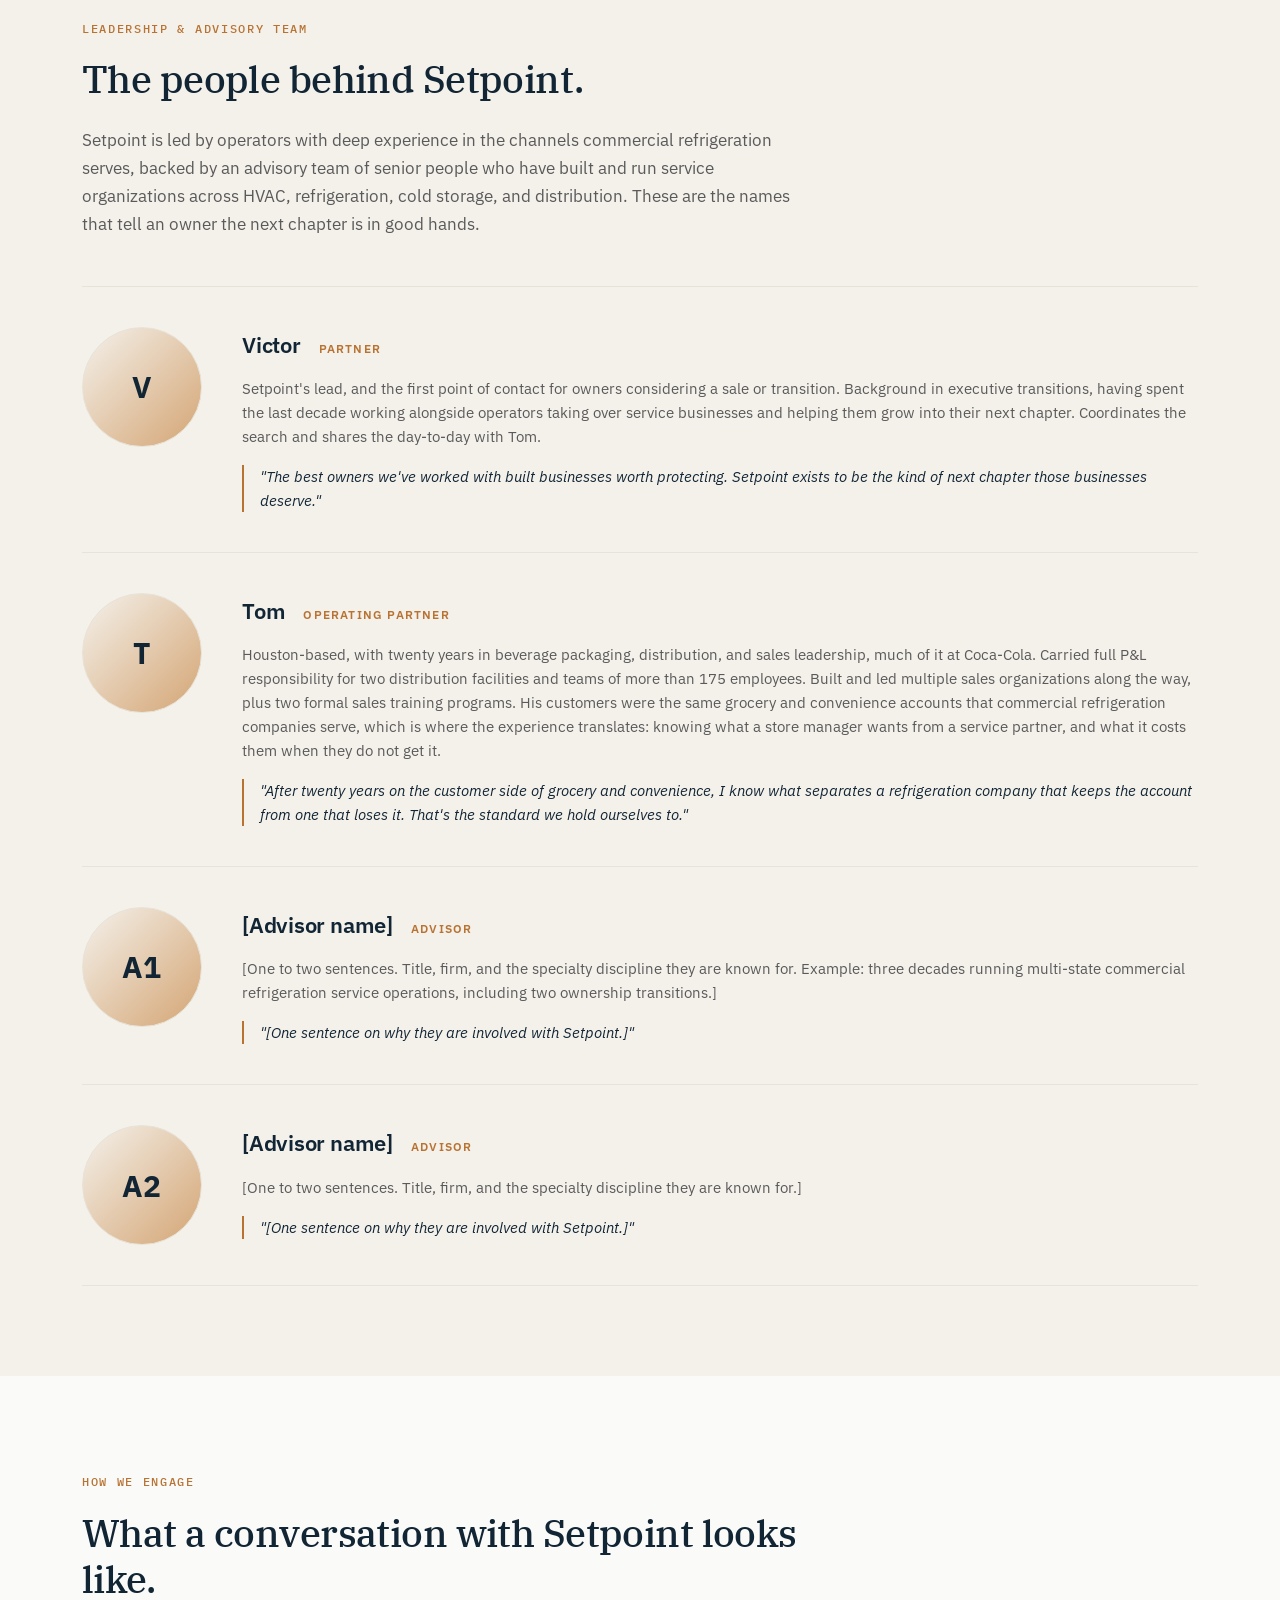
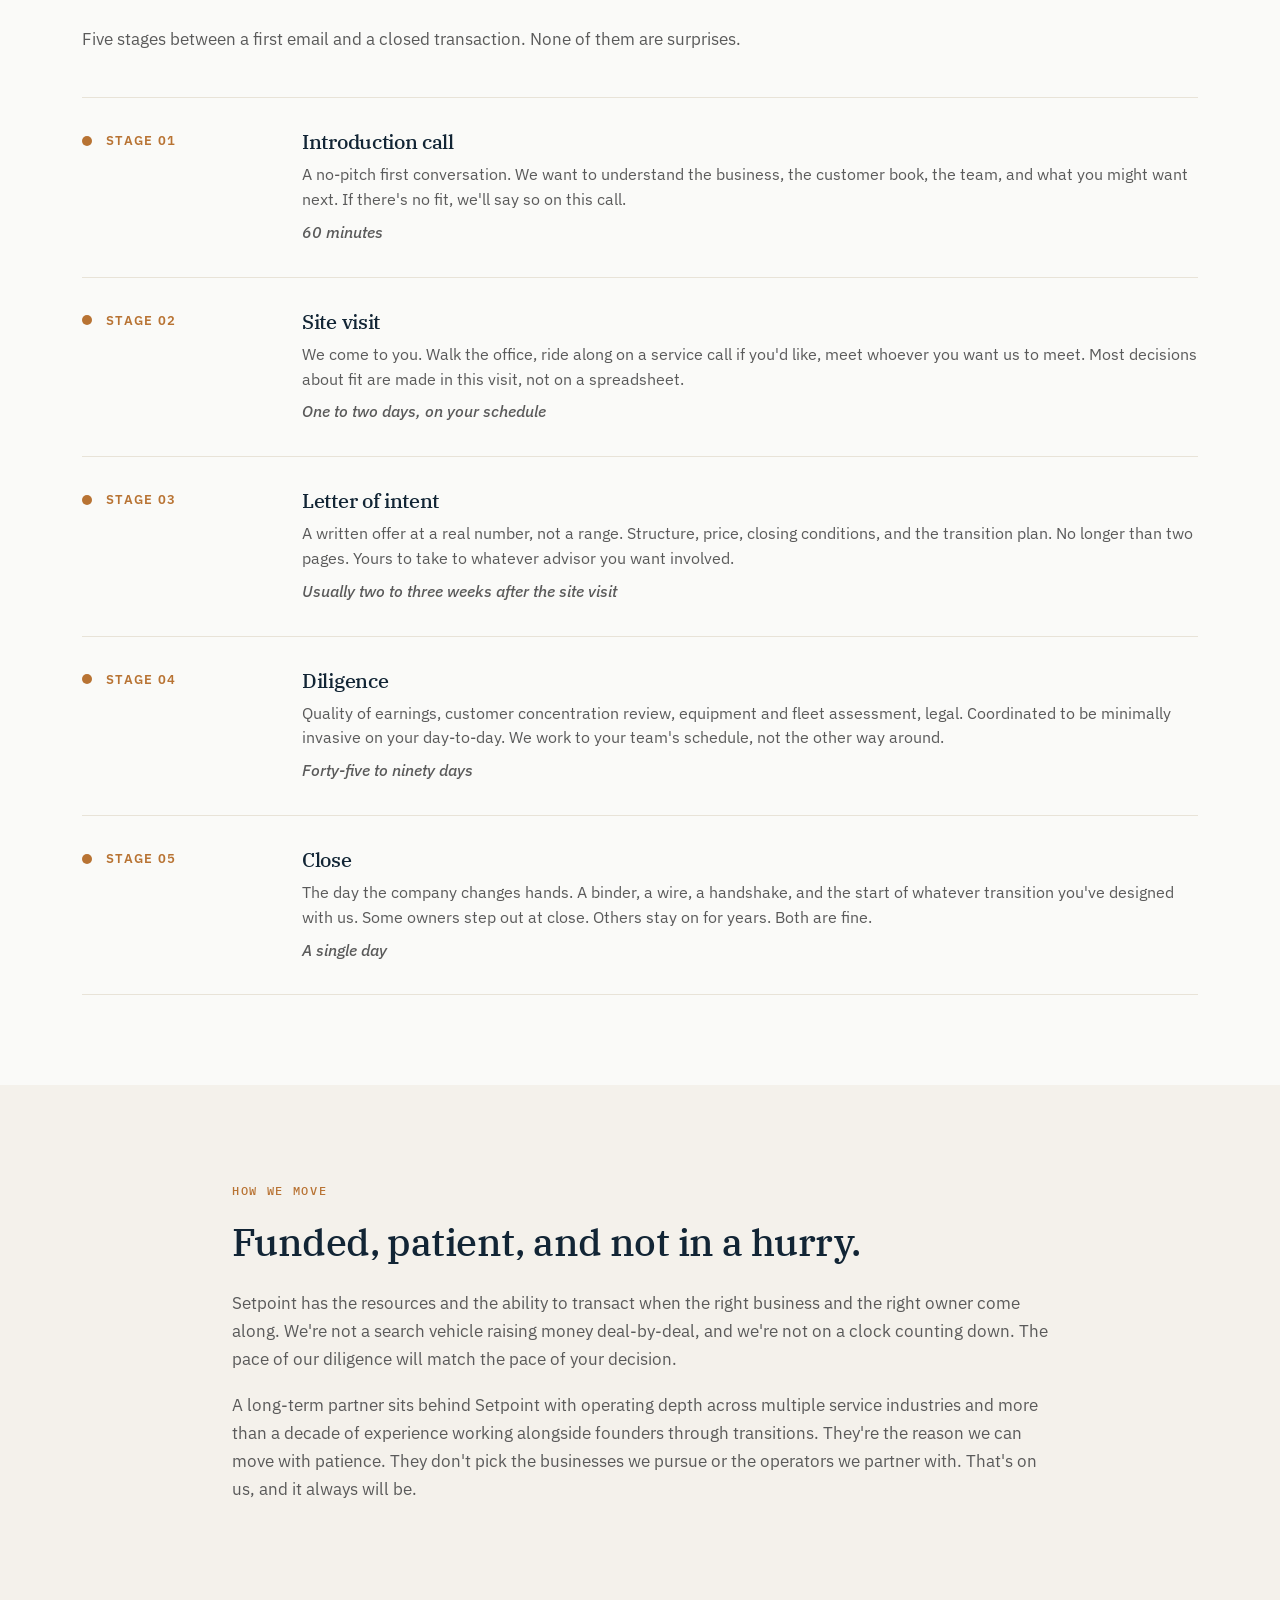
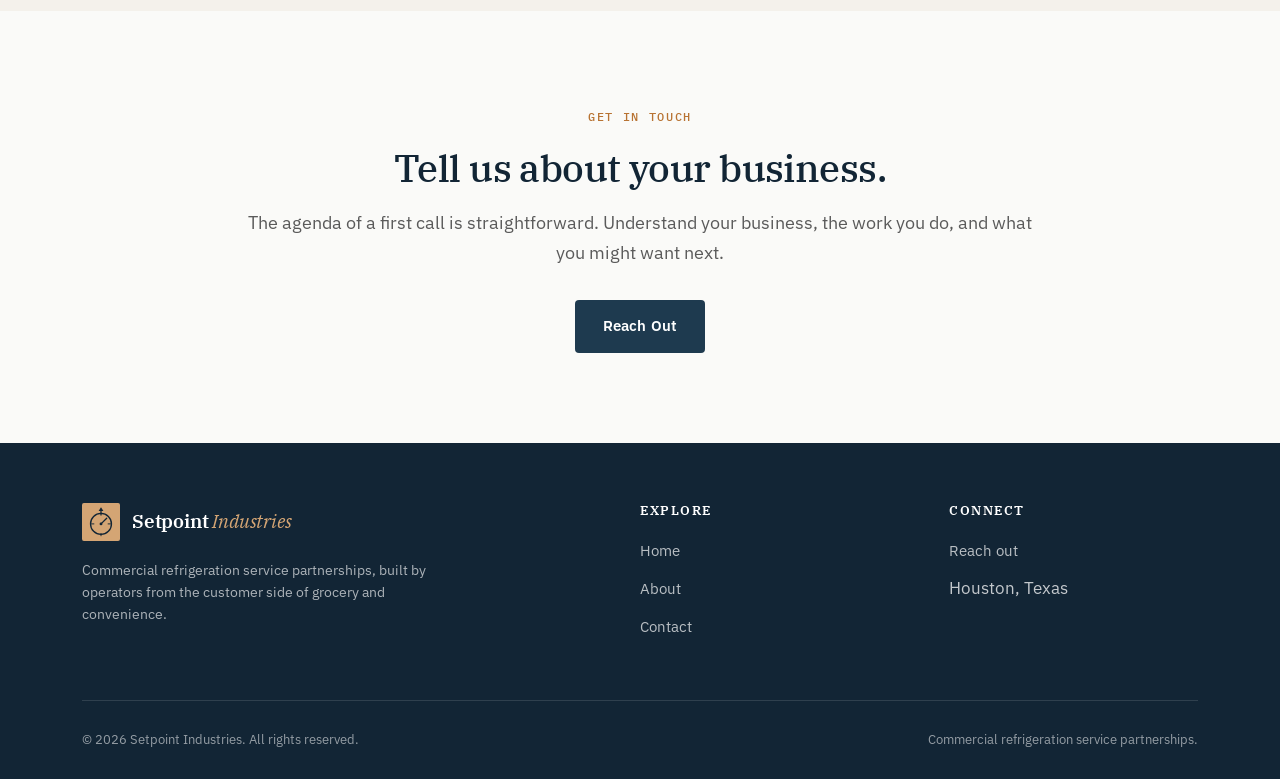
==== commit 828a2366: "Add contractions to humanize the prose Targeted ~20 contractions across all three pages where they s" ====
--- a/about.html
+++ b/about.html
@@ -56,7 +56,7 @@
         <div class="two-col-content">
           <span class="eyebrow">A point of view</span>
           <h2>Refrigeration is a service business.</h2>
-          <p>The most profitable refrigeration companies are not the ones with the slickest CRMs. They are the ones whose techs pick up on the second ring. The ones whose store managers know the dispatcher by first name. The ones who have held a regional grocery account for twenty-five years because they showed up early, every time. The work is the relationship. The relationship is the work.</p>
+          <p>The most profitable refrigeration companies aren't the ones with the slickest CRMs. They're the ones whose techs pick up on the second ring. The ones whose store managers know the dispatcher by first name. The ones who've held a regional grocery account for twenty-five years because they showed up early, every time. The work is the relationship. The relationship is the work.</p>
           <p>The temptation in this industry is to financialize that. Optimize the route, squeeze the margin, automate the dispatch, exit in three years. We have no interest in that approach. The companies worth owning are the ones that have built something durable. The job of a good acquirer is to keep what works working.</p>
         </div>
         <div class="image-block dark-fill">
@@ -143,7 +143,7 @@
               <div class="advisor-role">Partner</div>
             </div>
             <p class="advisor-bio">Setpoint's lead, and the first point of contact for owners considering a sale or transition. Background in executive transitions, having spent the last decade working alongside operators taking over service businesses and helping them grow into their next chapter. Coordinates the search and shares the day-to-day with Tom.</p>
-            <p class="advisor-quote">"The best owners we have worked with built businesses worth protecting. Setpoint exists to be the kind of next chapter those businesses deserve."</p>
+            <p class="advisor-quote">"The best owners we've worked with built businesses worth protecting. Setpoint exists to be the kind of next chapter those businesses deserve."</p>
           </div>
         </div>
 
@@ -155,7 +155,7 @@
               <div class="advisor-role">Operating Partner</div>
             </div>
             <p class="advisor-bio">Houston-based, with twenty years in beverage packaging, distribution, and sales leadership, much of it at Coca-Cola. Carried full P&amp;L responsibility for two distribution facilities and teams of more than 175 employees. Built and led multiple sales organizations along the way, plus two formal sales training programs. His customers were the same grocery and convenience accounts that commercial refrigeration companies serve, which is where the experience translates: knowing what a store manager wants from a service partner, and what it costs them when they do not get it.</p>
-            <p class="advisor-quote">"After twenty years on the customer side of grocery and convenience, I know what separates a refrigeration company that keeps the account from one that loses it. That standard is what we hold ourselves to."</p>
+            <p class="advisor-quote">"After twenty years on the customer side of grocery and convenience, I know what separates a refrigeration company that keeps the account from one that loses it. That's the standard we hold ourselves to."</p>
           </div>
         </div>
 
@@ -199,7 +199,7 @@
           <div class="stage-label"><span class="stage-dot"></span>Stage 01</div>
           <div>
             <h3>Introduction call</h3>
-            <p>A no-pitch first conversation. We want to understand the business, the customer book, the team, and what you might want next. If there is no fit, we will say so on this call.</p>
+            <p>A no-pitch first conversation. We want to understand the business, the customer book, the team, and what you might want next. If there's no fit, we'll say so on this call.</p>
             <p class="stage-duration">60 minutes</p>
           </div>
         </div>
@@ -207,7 +207,7 @@
           <div class="stage-label"><span class="stage-dot"></span>Stage 02</div>
           <div>
             <h3>Site visit</h3>
-            <p>We come to you. Walk the office, ride along on a service call if you would like, meet whoever you want us to meet. Most decisions about fit are made in this visit, not on a spreadsheet.</p>
+            <p>We come to you. Walk the office, ride along on a service call if you'd like, meet whoever you want us to meet. Most decisions about fit are made in this visit, not on a spreadsheet.</p>
             <p class="stage-duration">One to two days, on your schedule</p>
           </div>
         </div>
@@ -231,7 +231,7 @@
           <div class="stage-label"><span class="stage-dot"></span>Stage 05</div>
           <div>
             <h3>Close</h3>
-            <p>The day the company changes hands. A binder, a wire, a handshake, and the start of whatever transition you have designed with us. Some owners step out at close. Others stay on for years. Both are fine.</p>
+            <p>The day the company changes hands. A binder, a wire, a handshake, and the start of whatever transition you've designed with us. Some owners step out at close. Others stay on for years. Both are fine.</p>
             <p class="stage-duration">A single day</p>
           </div>
         </div>
@@ -243,8 +243,8 @@
     <div class="container-narrow">
       <span class="eyebrow">How we move</span>
       <h2>Funded, patient, and not in a hurry.</h2>
-      <p class="muted">Setpoint has the resources and the ability to transact when the right business and the right owner come along. We are not a search vehicle raising money deal-by-deal, and we are not on a clock counting down. The pace of our diligence will match the pace of your decision.</p>
-      <p class="muted">A long-term partner sits behind Setpoint with operating depth across multiple service industries and more than a decade of experience working alongside founders through transitions. They are the reason we can move with patience. They do not pick the businesses we pursue or the operators we partner with. That is on us, and it always will be.</p>
+      <p class="muted">Setpoint has the resources and the ability to transact when the right business and the right owner come along. We're not a search vehicle raising money deal-by-deal, and we're not on a clock counting down. The pace of our diligence will match the pace of your decision.</p>
+      <p class="muted">A long-term partner sits behind Setpoint with operating depth across multiple service industries and more than a decade of experience working alongside founders through transitions. They're the reason we can move with patience. They don't pick the businesses we pursue or the operators we partner with. That's on us, and it always will be.</p>
     </div>
   </section>
 
--- a/styles.css
+++ b/styles.css
@@ -230,63 +230,49 @@
   flex-wrap: wrap;
 }
 
-/* Dial-pattern hero (homepage) */
-.hero-dial {
-  background: linear-gradient(135deg, var(--primary-dark) 0%, var(--primary) 100%);
+/* Photo hero (homepage) */
+.hero-image {
+  background:
+    linear-gradient(135deg, rgba(18, 37, 53, 0.88) 0%, rgba(30, 58, 79, 0.65) 55%, rgba(18, 37, 53, 0.88) 100%),
+    url('https://images.unsplash.com/photo-1720811559371-7b0ebd219127?fm=jpg&q=80&w=2400&auto=format&fit=crop') center/cover no-repeat;
   padding: 150px 0 140px;
   color: white;
 }
 
-.hero-dial h1,
-.hero-dial h2,
-.hero-dial h3 {
+.hero-image h1,
+.hero-image h2,
+.hero-image h3 {
   color: white;
 }
 
-.hero-dial .lede {
-  color: rgba(255, 255, 255, 0.85);
-}
-
-.hero-dial .eyebrow {
+.hero-image .lede {
+  color: rgba(255, 255, 255, 0.9);
+}
+
+.hero-image .eyebrow {
   color: var(--tan);
 }
 
-.hero-dial .btn-primary {
+.hero-image .btn-primary {
   background: var(--accent);
   color: white;
 }
 
-.hero-dial .btn-primary:hover {
+.hero-image .btn-primary:hover {
   background: var(--tan);
   color: var(--primary-dark);
 }
 
-.hero-dial .btn-secondary {
+.hero-image .btn-secondary {
   color: white;
   border-color: rgba(255, 255, 255, 0.7);
-}
-
-.hero-dial .btn-secondary:hover {
+  background: transparent;
+}
+
+.hero-image .btn-secondary:hover {
   background: white;
   color: var(--primary-dark);
   border-color: white;
-}
-
-.hero-dial-bg {
-  position: absolute;
-  top: 0;
-  right: 0;
-  bottom: 0;
-  width: 55%;
-  pointer-events: none;
-  z-index: 1;
-  opacity: 0.18;
-}
-
-.hero-dial-bg svg {
-  width: 100%;
-  height: 100%;
-  display: block;
 }
 
 /* Sections */
@@ -1060,8 +1046,7 @@
 @media (max-width: 880px) {
   h1 { font-size: 40px; }
   h2 { font-size: 30px; }
-  .hero, .hero-dial { padding: 70px 0; }
-  .hero-dial-bg { display: none; }
+  .hero, .hero-image { padding: 70px 0; }
   section { padding: 60px 0; }
   .two-col,
   .pillars,
